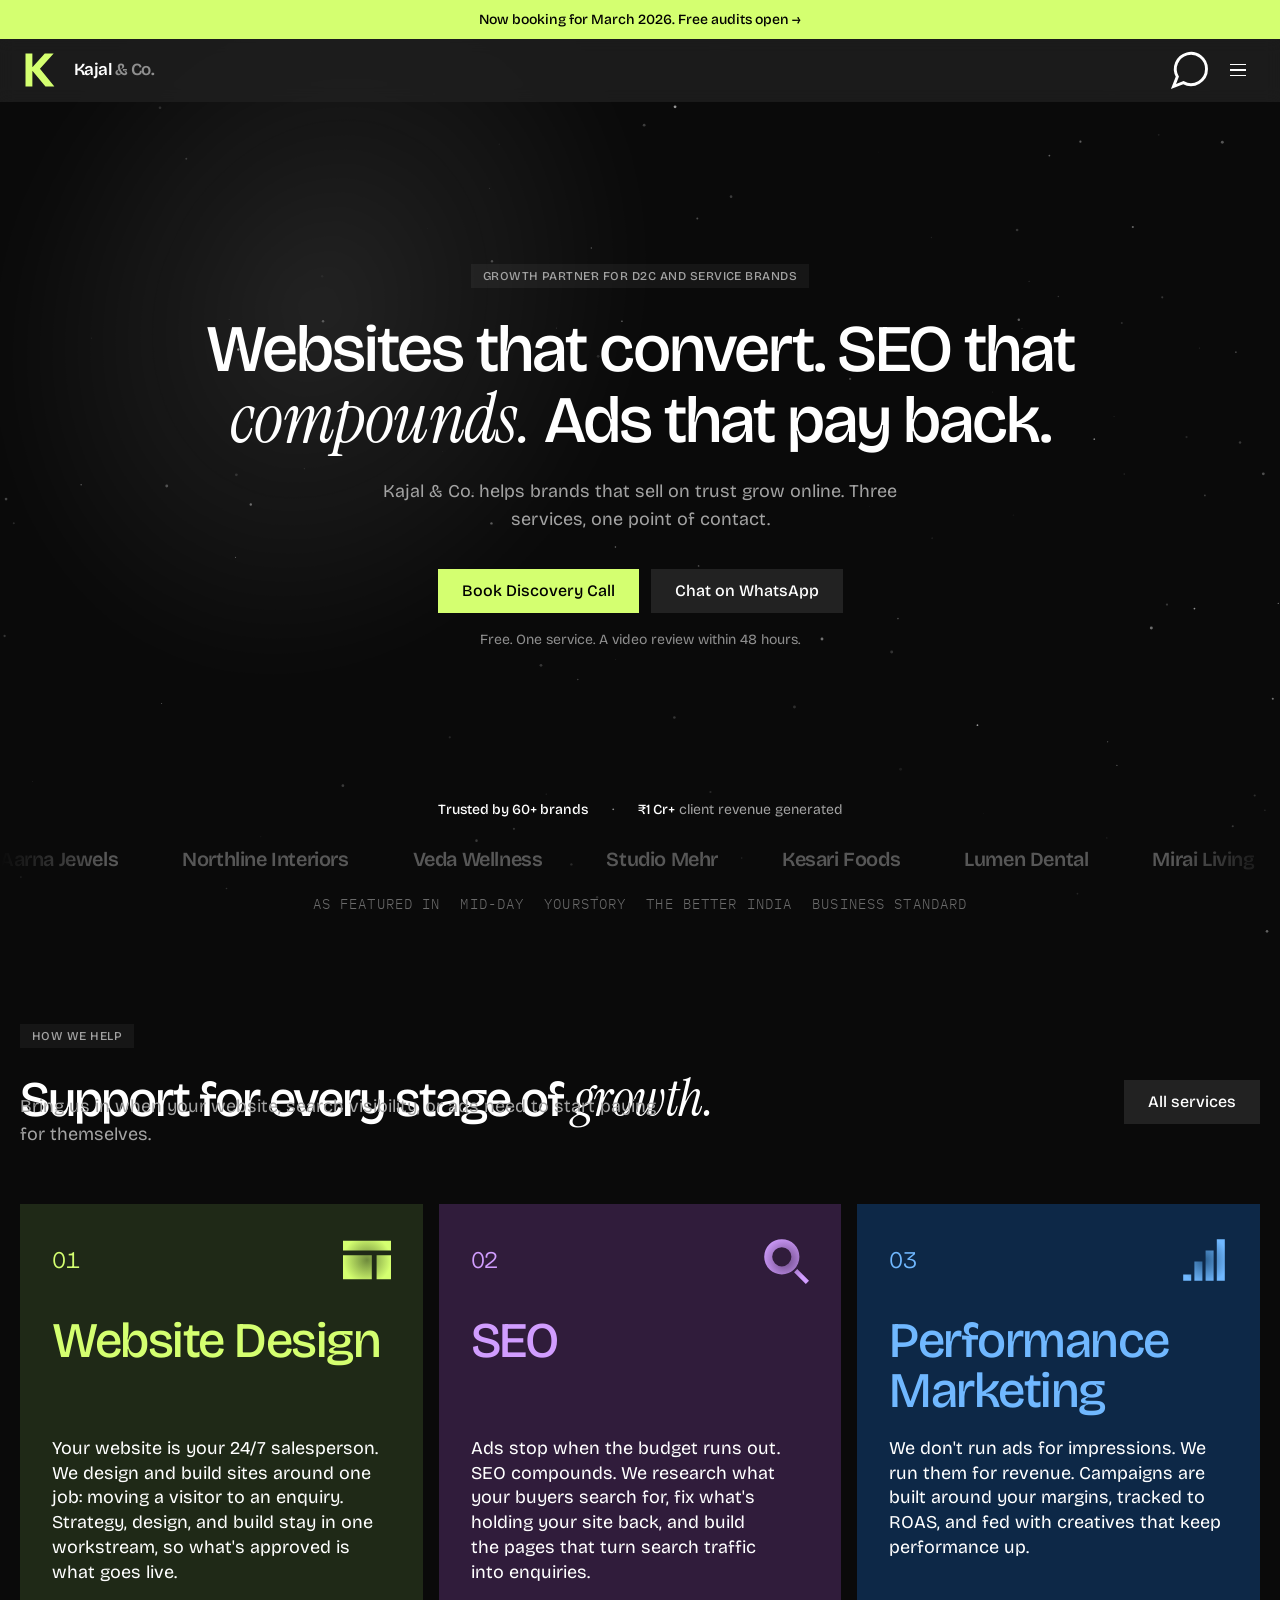
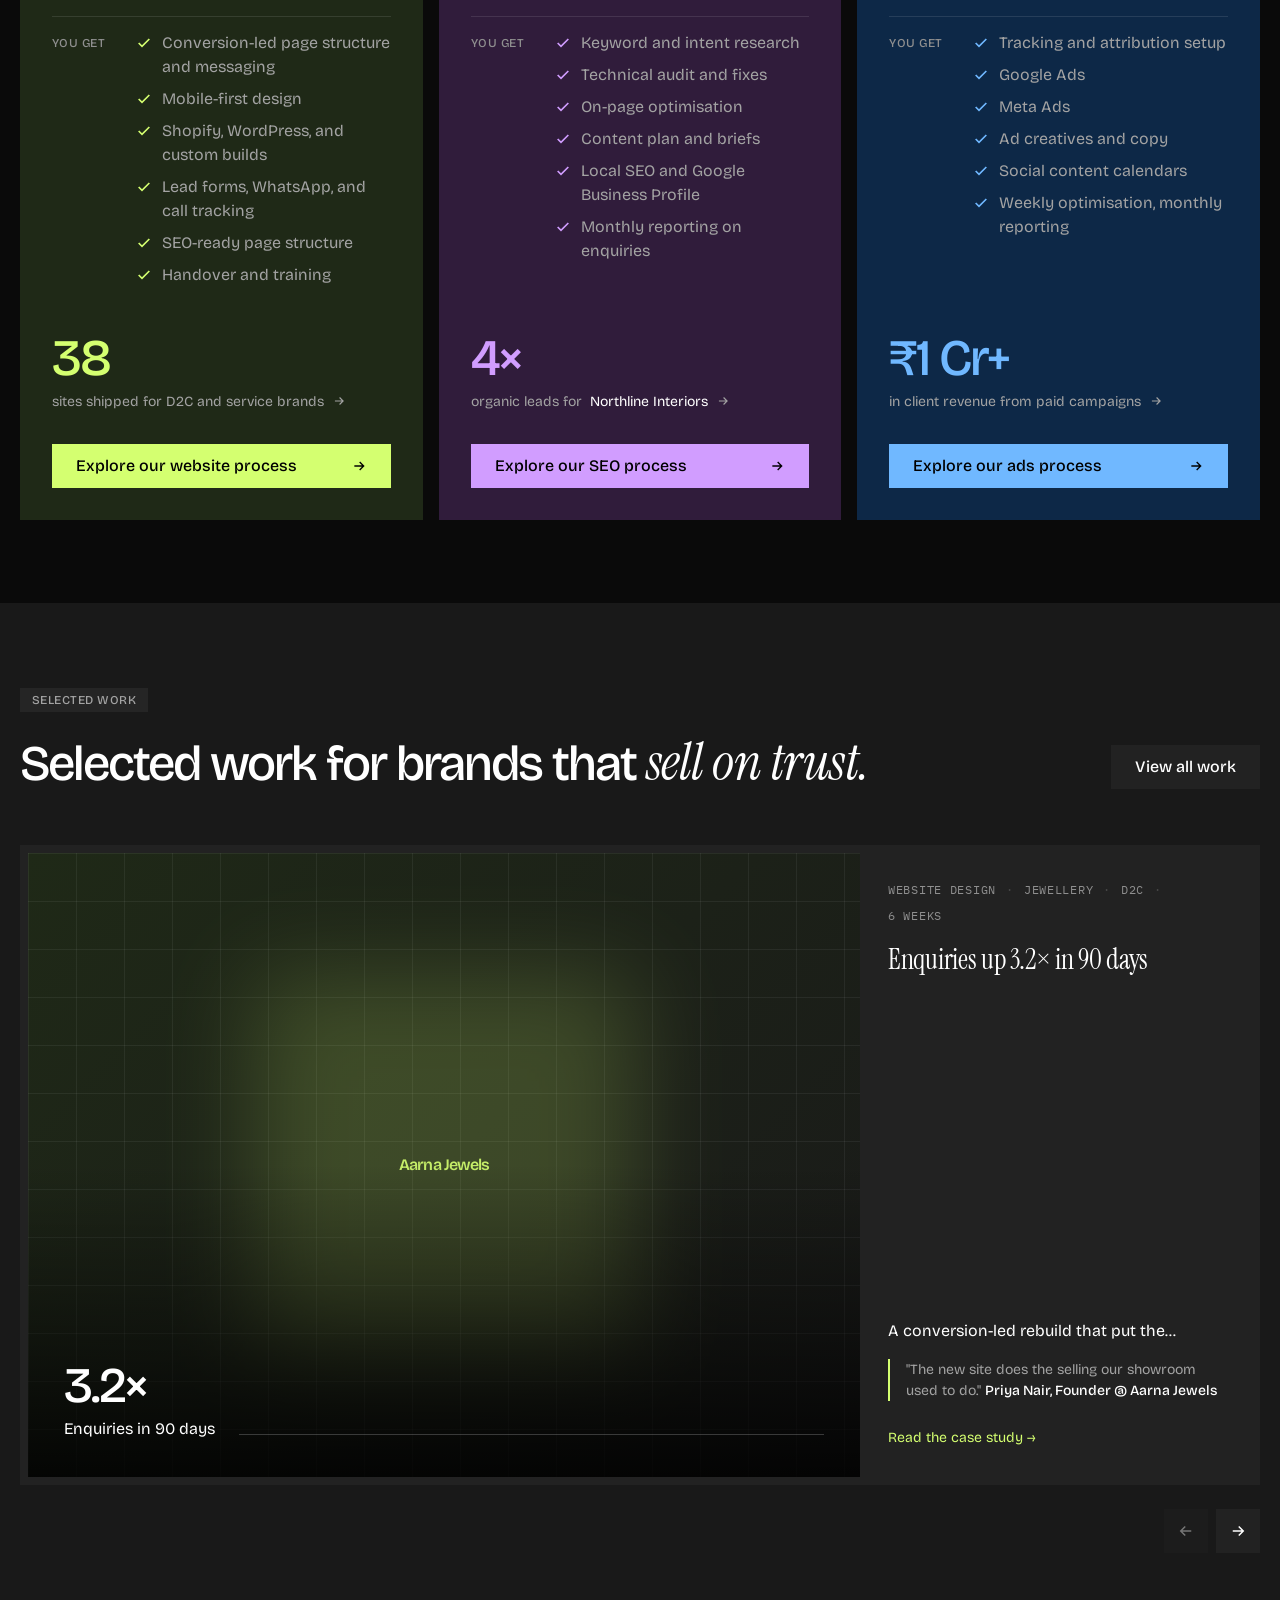
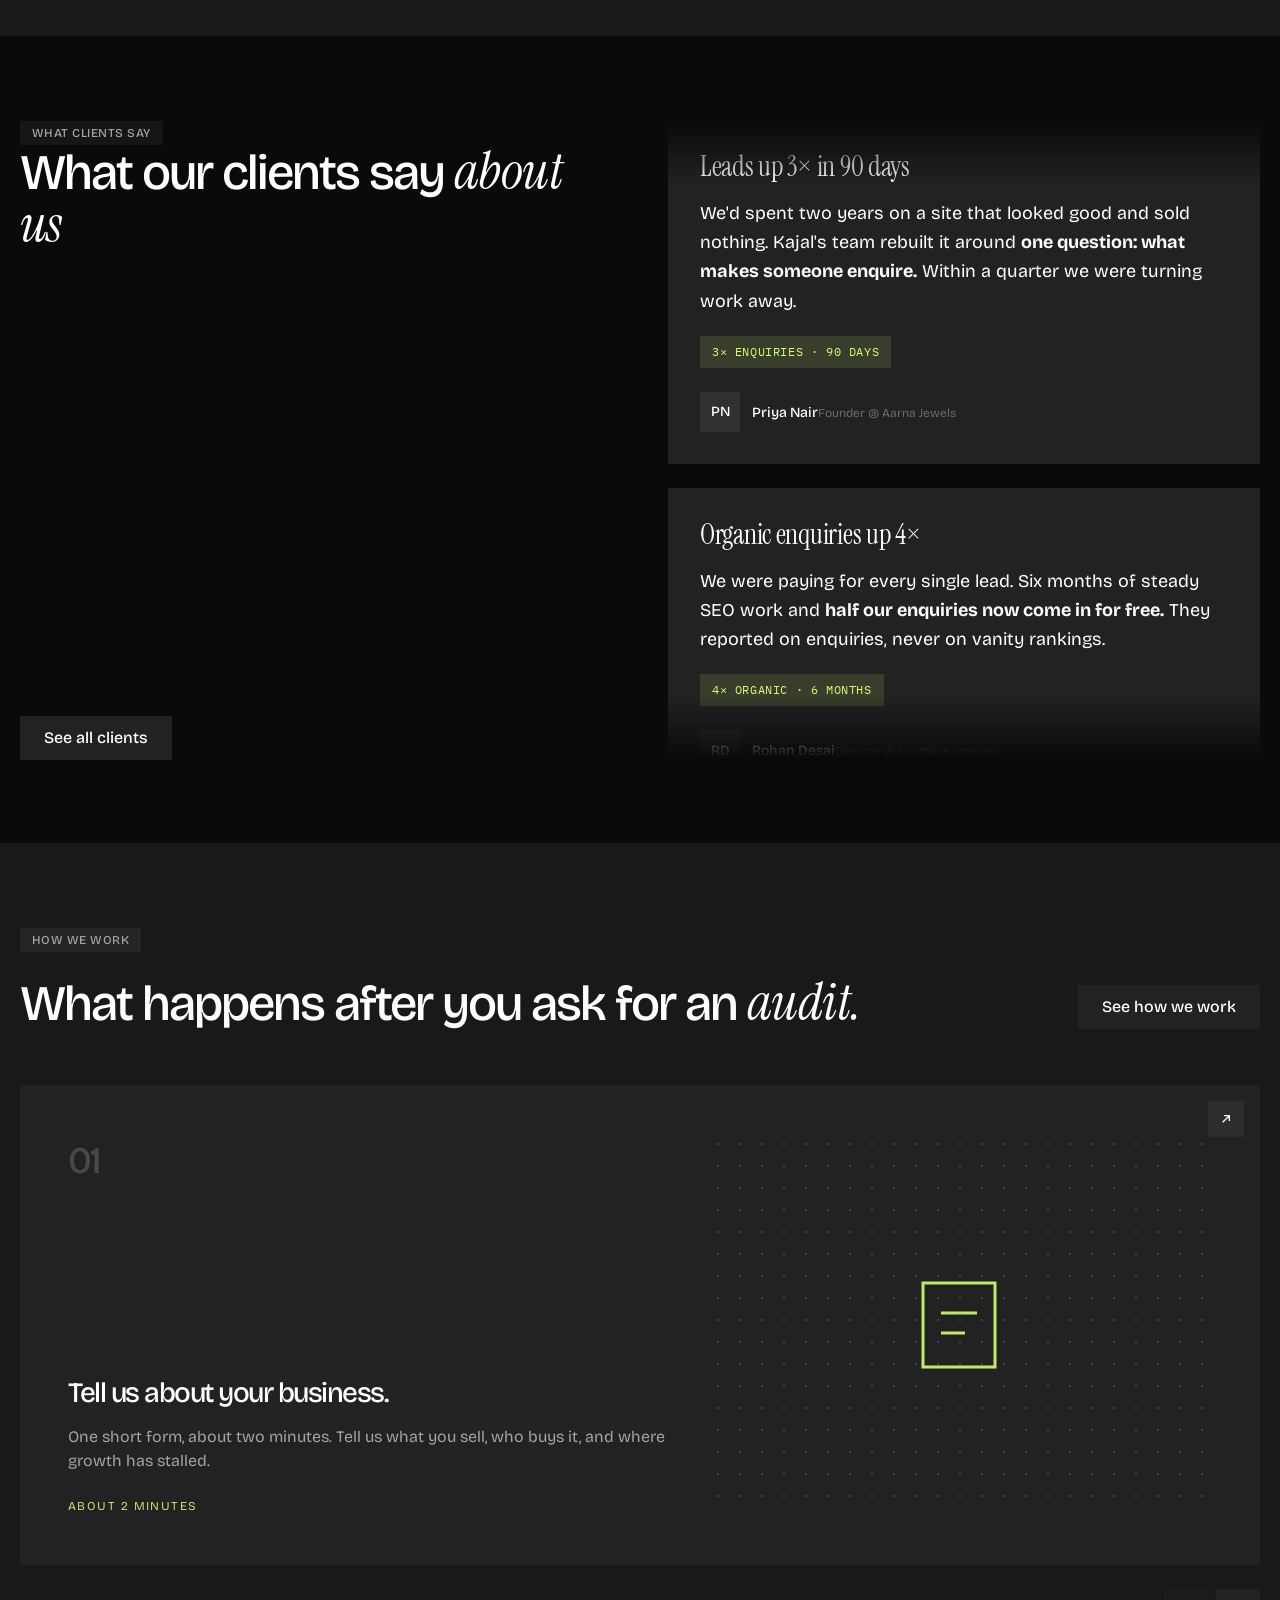
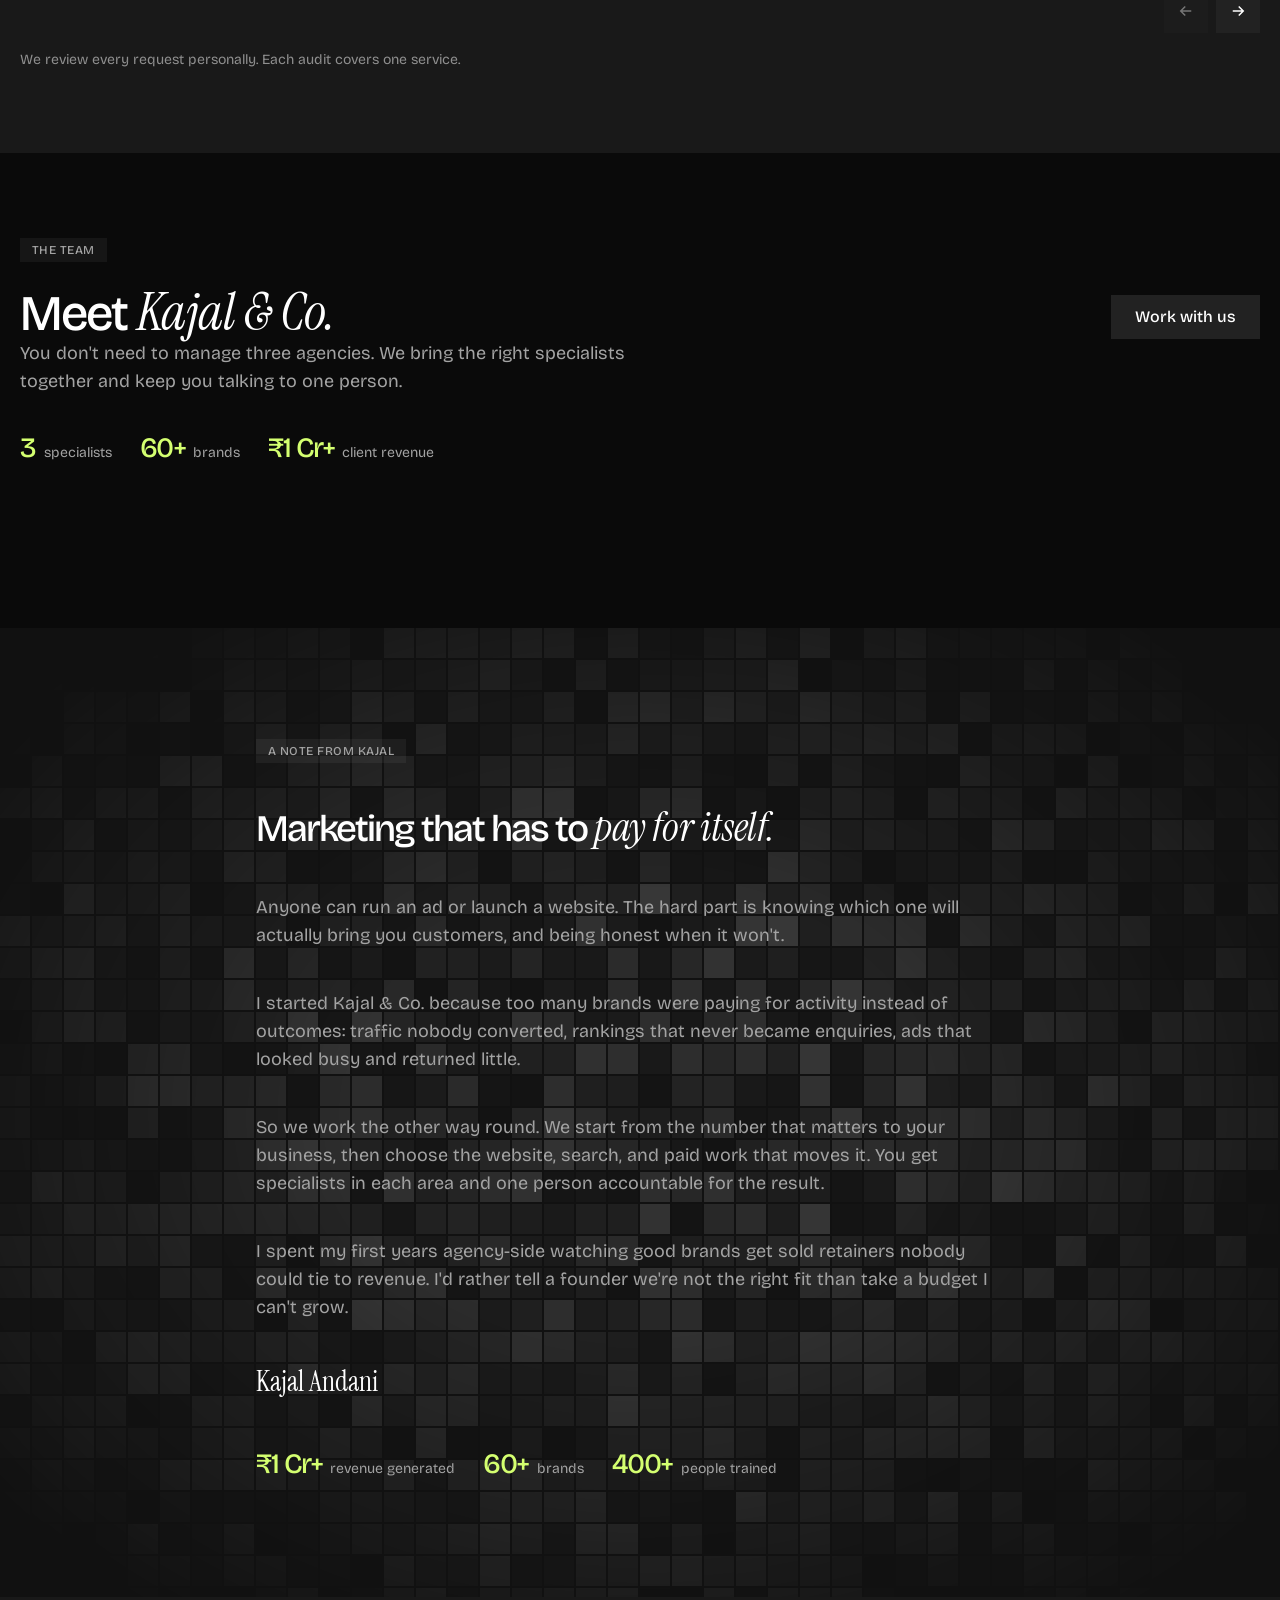
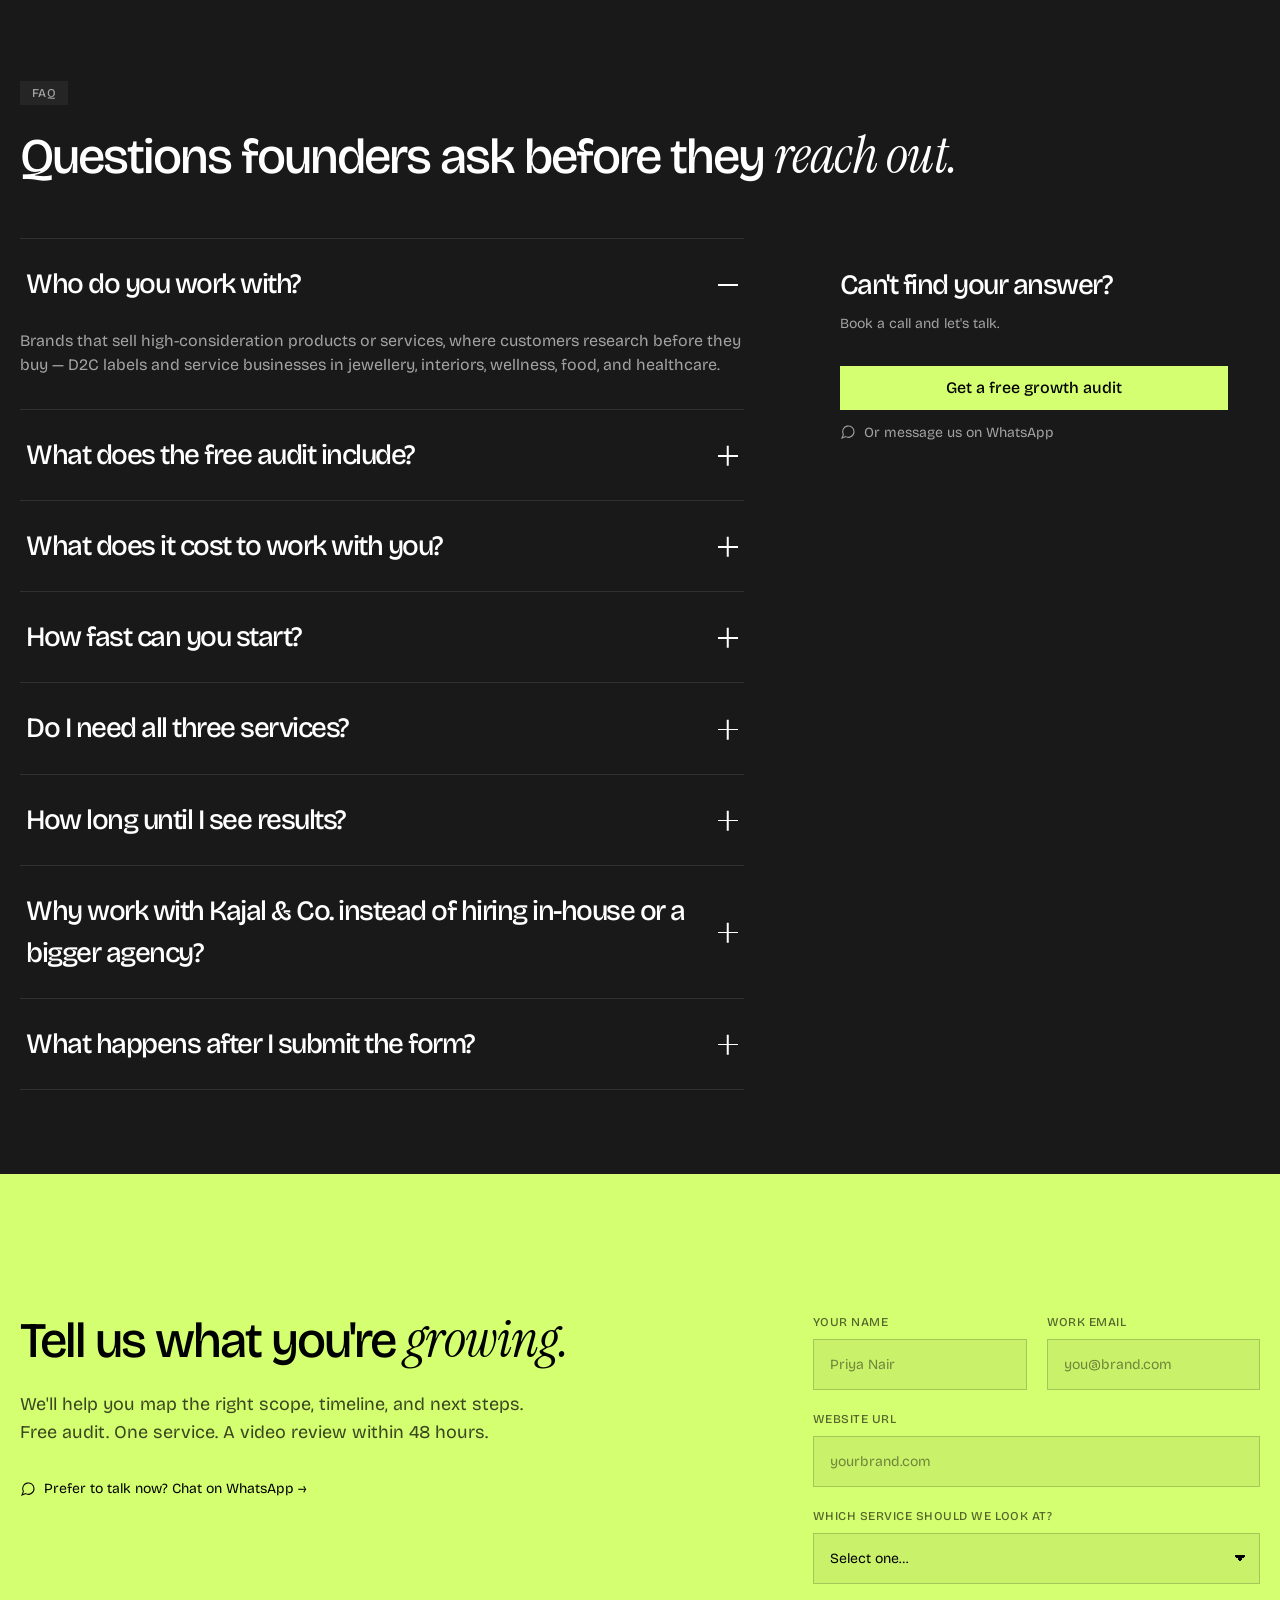
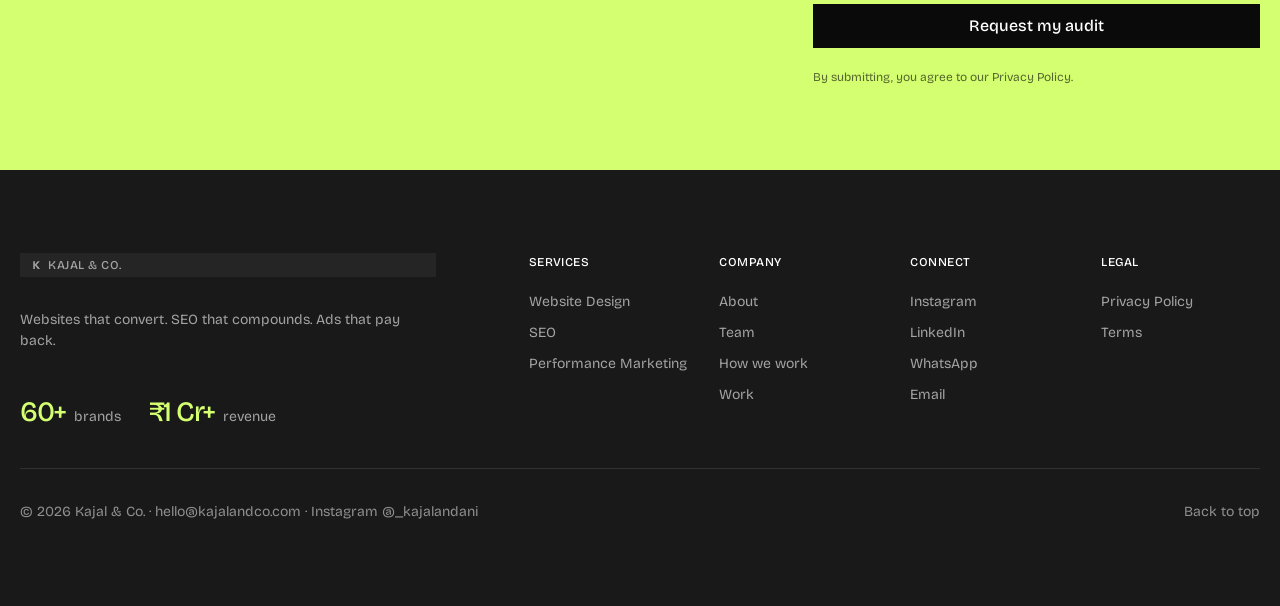
==== index.html @ b3c3d532 "Initial commit: Kajal & Co. website Static marketing site - home, about, services, work, and free-au" ====
<!doctype html>
<html lang="en">
<head>
<meta charset="utf-8">
<meta name="viewport" content="width=device-width, initial-scale=1">
<title>Kajal &amp; Co. | Website Design, SEO &amp; Performance Marketing</title>
<meta name="description" content="Websites that convert, SEO that compounds, and ads that pay back. Book Discovery Call with Kajal &amp; Co.">
<link rel="preconnect" href="https://fonts.googleapis.com">
<link rel="preconnect" href="https://fonts.gstatic.com" crossorigin>
<link rel="stylesheet" href="assets/css/style.css">
</head>
<body class="has-announce">

<div class="announce">
  <a href="contact.html">Now booking for March 2026. Free audits open &rarr;</a>
</div>

<header class="header">
  <div class="header__inner">
    <a href="index.html" class="header__logo" aria-label="Kajal &amp; Co. homepage">
      <svg viewBox="0 0 64 64" fill="none" aria-hidden="true"><path d="M8 8h10v20L36 8h13L29 30l21 26H37L18 33v23H8V8Z" fill="#d4ff70"/></svg>
      <span class="header__logo-text">Kajal <span class="faint">&amp; Co.</span></span>
    </a>
    <div class="header__actions">
      <a href="https://wa.me/910000000000" class="icon-btn" aria-label="Chat on WhatsApp">
        <svg viewBox="0 0 24 24" fill="none" stroke="currentColor" stroke-width="1.6"><path d="M21 11.5a8.5 8.5 0 0 1-12.6 7.4L3 21l2.1-5.4A8.5 8.5 0 1 1 21 11.5Z"/></svg>
      </a>
      <button type="button" class="icon-btn burger" data-nav-toggle aria-expanded="false" aria-controls="offcanvas" aria-label="Open menu">
        <span></span><span></span><span></span>
      </button>
    </div>
  </div>
</header>

<div class="offcanvas" id="offcanvas" aria-hidden="true">
  <div></div>
  <nav class="offcanvas__nav" aria-label="Primary">
    <a href="about.html" class="offcanvas__link" style="--i:0">About</a>
    <a href="services.html" class="offcanvas__link" style="--i:1">Services</a>
    <a href="portfolio.html" class="offcanvas__link" style="--i:2">Work</a>
    <a href="contact.html" class="offcanvas__link" style="--i:3">Free audit</a>
  </nav>
  <div class="container">
    <div class="offcanvas__foot">
      <span class="faint small">Websites that convert. SEO that compounds. Ads that pay back.</span>
      <div class="offcanvas__social muted small">
        <a href="#">Instagram</a><a href="#">LinkedIn</a><a href="https://wa.me/910000000000">WhatsApp</a>
      </div>
    </div>
  </div>
</div>

<main>

  <!-- ============ 1. HERO ============ -->
  <section class="hero">
    <div class="hero__bg" aria-hidden="true"><div class="hero__beam"></div><canvas class="hero__canvas"></canvas></div>

    <div class="hero__inner">
      <span class="badge reveal">Growth partner for D2C and service brands</span>

      <h1 class="h0 reveal" data-delay="80">Websites that convert. SEO that <span class="em">compounds.</span> Ads that pay back.</h1>

      <p class="lead hero__lead reveal" data-delay="160">
        Kajal &amp; Co. helps brands that sell on trust grow online. Three services, one point of contact.
      </p>

      <div class="btn-row reveal" data-delay="240">
        <a href="contact.html" class="btn btn--primary">Book Discovery Call</a>
        <a href="https://wa.me/910000000000" class="btn btn--ghost">Chat on WhatsApp</a>
      </div>
      <p class="microcopy reveal" data-delay="280">Free. One service. A video review within 48 hours.</p>
    </div>

    <div class="hero__trusted">
      <div class="container">
        <div class="trustline">
          <span><b>Trusted by 60+ brands</b></span>
          <span aria-hidden="true" class="faint">&middot;</span>
          <span><b>&#8377;1 Cr+</b> client revenue generated</span>
        </div>
      </div>
      <div class="marquee" style="--speed:52s">
        <div class="marquee__track"><div class="marquee__group">
          <span class="logo-item">Aarna Jewels</span><span class="logo-item">Northline Interiors</span>
          <span class="logo-item">Veda Wellness</span><span class="logo-item">Studio Mehr</span>
          <span class="logo-item">Kesari Foods</span><span class="logo-item">Lumen Dental</span>
          <span class="logo-item">Mirai Living</span><span class="logo-item">Saanjh Textiles</span>
          <span class="logo-item">Orbit Fitness</span><span class="logo-item">Paloma Skincare</span>
        </div></div>
      </div>
      <div class="container" style="margin-top:20px">
        <p class="presslist">
          <span>As featured in</span><span>Mid-Day</span><span>YourStory</span>
          <span>The Better India</span><span>Business Standard</span>
        </p>
      </div>
    </div>
  </section>

  <!-- ============ 2. SERVICE STACK ============ -->
  <section id="services">
    <div class="container section">
      <div class="sect-head">
        <div>
          <span class="badge reveal">How we help</span>
          <h2 class="h1 reveal" data-delay="60">Support for every stage of <span class="em">growth.</span></h2>
        </div>
        <a href="services.html" class="btn btn--ghost reveal" data-delay="120">All services</a>
      </div>
      <p class="lead reveal" data-delay="140" style="max-width:640px;margin-top:-32px;margin-bottom:8px">
        Bring us in when your website, search visibility, or ads need to start paying for themselves.
      </p>

      <div class="tracks">

        <!-- 01 Website Design -->
        <article class="track reveal" style="--card-bg:var(--brand-3);--card-accent:var(--lime)">
          <div class="track__top">
            <span class="track__num">01</span>
            <svg class="track__mark" viewBox="0 0 180 180" fill="none" aria-hidden="true">
              <defs><radialGradient id="g1" cx="0" cy="0" r="1" gradientUnits="userSpaceOnUse" gradientTransform="translate(90 90) rotate(-30) scale(90)"><stop stop-color="#6E8A3C"/><stop offset="1" stop-color="#D4FF70"/></radialGradient></defs>
              <path d="M0 18h180v36H0V18Zm0 54h108v90H0V72Zm126 0h54v90h-54V72Z" fill="url(#g1)"/>
            </svg>
          </div>
          <h3 class="track__title">Website Design</h3>
          <p class="track__desc">Your website is your 24/7 salesperson. We design and build sites around one job: moving a visitor to an enquiry. Strategy, design, and build stay in one workstream, so what's approved is what goes live.</p>
          <dl class="spec">
            <div><dt>You get</dt><dd><ul>
              <li><svg viewBox="0 0 24 24" fill="none" stroke="currentColor" stroke-width="2.5"><path d="M20 6 9 17l-5-5"/></svg>Conversion-led page structure and messaging</li>
              <li><svg viewBox="0 0 24 24" fill="none" stroke="currentColor" stroke-width="2.5"><path d="M20 6 9 17l-5-5"/></svg>Mobile-first design</li>
              <li><svg viewBox="0 0 24 24" fill="none" stroke="currentColor" stroke-width="2.5"><path d="M20 6 9 17l-5-5"/></svg>Shopify, WordPress, and custom builds</li>
              <li><svg viewBox="0 0 24 24" fill="none" stroke="currentColor" stroke-width="2.5"><path d="M20 6 9 17l-5-5"/></svg>Lead forms, WhatsApp, and call tracking</li>
              <li><svg viewBox="0 0 24 24" fill="none" stroke="currentColor" stroke-width="2.5"><path d="M20 6 9 17l-5-5"/></svg>SEO-ready page structure</li>
              <li><svg viewBox="0 0 24 24" fill="none" stroke="currentColor" stroke-width="2.5"><path d="M20 6 9 17l-5-5"/></svg>Handover and training</li>
            </ul></dd></div>
          </dl>
          <a href="portfolio.html" class="proof">
            <span class="proof__num">38</span>
            <span class="proof__cap">sites shipped for D2C and service brands<svg viewBox="0 0 24 24" fill="none" stroke="currentColor" stroke-width="2"><path d="M5 12h14M13 6l6 6-6 6"/></svg></span>
          </a>
          <div class="track__cta">
            <a href="services.html#website-design" class="btn btn--accent btn--block" style="--accent:var(--lime)">Explore our website process<svg viewBox="0 0 24 24" fill="none" stroke="currentColor" stroke-width="2"><path d="M5 12h14M13 6l6 6-6 6"/></svg></a>
          </div>
        </article>

        <!-- 02 SEO -->
        <article class="track reveal" data-delay="80" style="--card-bg:var(--purple-3);--card-accent:var(--purple-11)">
          <div class="track__top">
            <span class="track__num">02</span>
            <svg class="track__mark" viewBox="0 0 180 180" fill="none" aria-hidden="true">
              <defs><radialGradient id="g2" cx="0" cy="0" r="1" gradientUnits="userSpaceOnUse" gradientTransform="translate(90 90) rotate(-30) scale(90)"><stop stop-color="#6D4A86"/><stop offset="1" stop-color="#D19DFF"/></radialGradient></defs>
              <path d="M78 12a66 66 0 1 1 0 132 66 66 0 0 1 0-132Zm0 30a36 36 0 1 0 0 72 36 36 0 0 0 0-72Zm46 94 12-12 44 44-12 12-44-44Z" fill="url(#g2)"/>
            </svg>
          </div>
          <h3 class="track__title">SEO</h3>
          <p class="track__desc">Ads stop when the budget runs out. SEO compounds. We research what your buyers search for, fix what's holding your site back, and build the pages that turn search traffic into enquiries.</p>
          <dl class="spec">
            <div><dt>You get</dt><dd><ul>
              <li><svg viewBox="0 0 24 24" fill="none" stroke="currentColor" stroke-width="2.5"><path d="M20 6 9 17l-5-5"/></svg>Keyword and intent research</li>
              <li><svg viewBox="0 0 24 24" fill="none" stroke="currentColor" stroke-width="2.5"><path d="M20 6 9 17l-5-5"/></svg>Technical audit and fixes</li>
              <li><svg viewBox="0 0 24 24" fill="none" stroke="currentColor" stroke-width="2.5"><path d="M20 6 9 17l-5-5"/></svg>On-page optimisation</li>
              <li><svg viewBox="0 0 24 24" fill="none" stroke="currentColor" stroke-width="2.5"><path d="M20 6 9 17l-5-5"/></svg>Content plan and briefs</li>
              <li><svg viewBox="0 0 24 24" fill="none" stroke="currentColor" stroke-width="2.5"><path d="M20 6 9 17l-5-5"/></svg>Local SEO and Google Business Profile</li>
              <li><svg viewBox="0 0 24 24" fill="none" stroke="currentColor" stroke-width="2.5"><path d="M20 6 9 17l-5-5"/></svg>Monthly reporting on enquiries</li>
            </ul></dd></div>
          </dl>
          <a href="portfolio.html" class="proof">
            <span class="proof__num">4&times;</span>
            <span class="proof__cap">organic leads for <b>Northline Interiors</b><svg viewBox="0 0 24 24" fill="none" stroke="currentColor" stroke-width="2"><path d="M5 12h14M13 6l6 6-6 6"/></svg></span>
          </a>
          <div class="track__cta">
            <a href="services.html#seo" class="btn btn--accent btn--block" style="--accent:var(--purple-11)">Explore our SEO process<svg viewBox="0 0 24 24" fill="none" stroke="currentColor" stroke-width="2"><path d="M5 12h14M13 6l6 6-6 6"/></svg></a>
          </div>
        </article>

        <!-- 03 Performance Marketing -->
        <article class="track reveal" data-delay="160" style="--card-bg:var(--blue-3);--card-accent:var(--blue-11)">
          <div class="track__top">
            <span class="track__num">03</span>
            <svg class="track__mark" viewBox="0 0 180 180" fill="none" aria-hidden="true">
              <defs><radialGradient id="g3" cx="0" cy="0" r="1" gradientUnits="userSpaceOnUse" gradientTransform="translate(90 90) rotate(-30) scale(90)"><stop stop-color="#2B5F8F"/><stop offset="1" stop-color="#70B8FF"/></radialGradient></defs>
              <path d="M12 144h30v24H12v-24Zm42-48h30v72H54V96Zm42-42h30v114H96V54Zm42-42h30v156h-30V12Z" fill="url(#g3)"/>
            </svg>
          </div>
          <h3 class="track__title">Performance Marketing</h3>
          <p class="track__desc">We don't run ads for impressions. We run them for revenue. Campaigns are built around your margins, tracked to ROAS, and fed with creatives that keep performance up.</p>
          <dl class="spec">
            <div><dt>You get</dt><dd><ul>
              <li><svg viewBox="0 0 24 24" fill="none" stroke="currentColor" stroke-width="2.5"><path d="M20 6 9 17l-5-5"/></svg>Tracking and attribution setup</li>
              <li><svg viewBox="0 0 24 24" fill="none" stroke="currentColor" stroke-width="2.5"><path d="M20 6 9 17l-5-5"/></svg>Google Ads</li>
              <li><svg viewBox="0 0 24 24" fill="none" stroke="currentColor" stroke-width="2.5"><path d="M20 6 9 17l-5-5"/></svg>Meta Ads</li>
              <li><svg viewBox="0 0 24 24" fill="none" stroke="currentColor" stroke-width="2.5"><path d="M20 6 9 17l-5-5"/></svg>Ad creatives and copy</li>
              <li><svg viewBox="0 0 24 24" fill="none" stroke="currentColor" stroke-width="2.5"><path d="M20 6 9 17l-5-5"/></svg>Social content calendars</li>
              <li><svg viewBox="0 0 24 24" fill="none" stroke="currentColor" stroke-width="2.5"><path d="M20 6 9 17l-5-5"/></svg>Weekly optimisation, monthly reporting</li>
            </ul></dd></div>
          </dl>
          <a href="portfolio.html" class="proof">
            <span class="proof__num">&#8377;1 Cr+</span>
            <span class="proof__cap">in client revenue from paid campaigns<svg viewBox="0 0 24 24" fill="none" stroke="currentColor" stroke-width="2"><path d="M5 12h14M13 6l6 6-6 6"/></svg></span>
          </a>
          <div class="track__cta">
            <a href="services.html#performance-marketing" class="btn btn--accent btn--block" style="--accent:var(--blue-11)">Explore our ads process<svg viewBox="0 0 24 24" fill="none" stroke="currentColor" stroke-width="2"><path d="M5 12h14M13 6l6 6-6 6"/></svg></a>
          </div>
        </article>

      </div>
    </div>
  </section>

  <!-- ============ 3. SELECTED WORK ============ -->
  <section class="bg-n2">
    <div class="container section" data-slider>
      <div class="sect-head">
        <div>
          <span class="badge reveal">Selected work</span>
          <h2 class="h1 reveal" data-delay="60">Selected work for brands that <span class="em">sell on trust.</span></h2>
        </div>
        <a href="portfolio.html" class="btn btn--ghost reveal" data-delay="120">View all work</a>
      </div>

      <div class="snap-slider reveal" data-delay="140">

        <article class="project" style="--p-accent:var(--lime);--p-tint:var(--brand-3)">
          <a href="portfolio.html" class="project__media">
            <span class="project__art"><span class="project__glyph">Aarna Jewels</span></span>
            <span class="project__scrim"></span>
            <span class="project__overlay">
              <span class="project__metric"><p>3.2&times;</p><p>Enquiries in 90 days</p></span>
              <span class="project__rule"></span>
            </span>
          </a>
          <div class="project__panel">
            <div style="display:flex;flex-direction:column;align-items:flex-start;gap:20px">
              <p class="tagrow"><span>Website Design</span><span>Jewellery</span><span>D2C</span><span>6 weeks</span></p>
              <h3 class="outcome">Enquiries up 3.2&times; in 90 days</h3>
            </div>
            <div>
              <p class="project__desc">A conversion-led rebuild that put the enquiry form on every path a buyer takes.</p>
              <p class="inlinequote">"The new site does the selling our showroom used to do." <b>Priya Nair, Founder @ Aarna Jewels</b></p>
              <p class="mt-6"><a href="portfolio.html" class="wa" style="color:var(--lime)">Read the case study &rarr;</a></p>
            </div>
          </div>
        </article>

        <article class="project" style="--p-accent:var(--purple-11);--p-tint:var(--purple-3)">
          <a href="portfolio.html" class="project__media">
            <span class="project__art"><span class="project__glyph">Northline</span></span>
            <span class="project__scrim"></span>
            <span class="project__overlay">
              <span class="project__metric"><p>4&times;</p><p>Organic enquiries</p></span>
              <span class="project__rule"></span>
            </span>
          </a>
          <div class="project__panel">
            <div style="display:flex;flex-direction:column;align-items:flex-start;gap:20px">
              <p class="tagrow"><span>SEO</span><span>Interior Design</span><span>Service</span><span>6 months</span></p>
              <h3 class="outcome">Organic enquiries up 4&times; in 6 months</h3>
            </div>
            <div>
              <p class="project__desc">Technical fixes plus 18 intent-matched pages took them from invisible to page one.</p>
              <p class="inlinequote">"We stopped buying every lead we get." <b>Rohan Desai, Director @ Northline Interiors</b></p>
              <p class="mt-6"><a href="portfolio.html" class="wa" style="color:var(--purple-11)">Read the case study &rarr;</a></p>
            </div>
          </div>
        </article>

        <article class="project" style="--p-accent:var(--blue-11);--p-tint:var(--blue-3)">
          <a href="portfolio.html" class="project__media">
            <span class="project__art"><span class="project__glyph">Veda Wellness</span></span>
            <span class="project__scrim"></span>
            <span class="project__overlay">
              <span class="project__metric"><p>4.1&times;</p><p>Blended ROAS</p></span>
              <span class="project__rule"></span>
            </span>
          </a>
          <div class="project__panel">
            <div style="display:flex;flex-direction:column;align-items:flex-start;gap:20px">
              <p class="tagrow"><span>Performance Marketing</span><span>Wellness</span><span>D2C</span><span>9 months</span></p>
              <h3 class="outcome">&#8377;42L revenue at 4.1&times; ROAS</h3>
            </div>
            <div>
              <p class="project__desc">Tracking rebuilt first, then Google and Meta scaled against a margin-safe target.</p>
              <p class="inlinequote">"For the first time the numbers actually reconcile." <b>Sneha Kulkarni, Co-Founder @ Veda Wellness</b></p>
              <p class="mt-6"><a href="portfolio.html" class="wa" style="color:var(--blue-11)">Read the case study &rarr;</a></p>
            </div>
          </div>
        </article>

      </div>

      <div class="slider-nav">
        <button type="button" data-slide-prev aria-label="Previous case study"><svg viewBox="0 0 24 24" fill="none" stroke="currentColor" stroke-width="2"><path d="M19 12H5M11 18l-6-6 6-6"/></svg></button>
        <button type="button" data-slide-next aria-label="Next case study"><svg viewBox="0 0 24 24" fill="none" stroke="currentColor" stroke-width="2"><path d="M5 12h14M13 6l6 6-6 6"/></svg></button>
      </div>
    </div>
  </section>

  <!-- ============ 4. TESTIMONIALS ============ -->
  <section>
    <div class="container section">
      <div class="testi-grid">
        <div class="testi-head">
          <div>
            <span class="badge reveal">What clients say</span>
            <h2 class="h1 reveal" data-delay="60">What our clients say <span class="em">about us</span></h2>
          </div>
          <a href="portfolio.html" class="btn btn--ghost reveal" data-delay="120">See all clients</a>
        </div>

        <div class="marquee-y" style="--speed:52s">
          <div class="marquee-y__track"><div class="marquee-y__group">

            <figure class="quote">
              <p class="quote__outcome">Leads up 3&times; in 90 days</p>
              <blockquote>We'd spent two years on a site that looked good and sold nothing. Kajal's team rebuilt it around <b>one question: what makes someone enquire.</b> Within a quarter we were turning work away.</blockquote>
              <span class="result-badge">3&times; enquiries &middot; 90 days</span>
              <figcaption><span class="quote__avatar">PN</span><span><span class="quote__name">Priya Nair</span><span class="quote__role">Founder @ Aarna Jewels</span></span></figcaption>
            </figure>

            <figure class="quote">
              <p class="quote__outcome">Organic enquiries up 4&times;</p>
              <blockquote>We were paying for every single lead. Six months of steady SEO work and <b>half our enquiries now come in for free.</b> They reported on enquiries, never on vanity rankings.</blockquote>
              <span class="result-badge">4&times; organic &middot; 6 months</span>
              <figcaption><span class="quote__avatar">RD</span><span><span class="quote__name">Rohan Desai</span><span class="quote__role">Director @ Northline Interiors</span></span></figcaption>
            </figure>

            <figure class="quote">
              <p class="quote__outcome">&#8377;42L at 4.1&times; ROAS</p>
              <blockquote>They refused to spend a rupee until tracking was right, which was annoying for a week and <b>correct for the next nine months.</b> I finally trust the numbers in my own dashboard.</blockquote>
              <span class="result-badge">4.1&times; ROAS &middot; 9 months</span>
              <figcaption><span class="quote__avatar">SK</span><span><span class="quote__name">Sneha Kulkarni</span><span class="quote__role">Co-Founder @ Veda Wellness</span></span></figcaption>
            </figure>

            <figure class="quote">
              <p class="quote__outcome">Cost per order down 46%</p>
              <blockquote>Same budget, nearly double the orders. The difference was <b>creative that got tested properly</b> instead of being set once and left alone.</blockquote>
              <span class="result-badge">&minus;46% CPO &middot; 12 months</span>
              <figcaption><span class="quote__avatar">AK</span><span><span class="quote__name">Aditya Kamat</span><span class="quote__role">Founder @ Kesari Foods</span></span></figcaption>
            </figure>

          </div></div>
        </div>
      </div>
    </div>
  </section>

  <!-- ============ 5. HOW WE WORK ============ -->
  <section class="bg-n2">
    <div class="container section" data-slider>
      <div class="sect-head">
        <div>
          <span class="badge reveal">How we work</span>
          <h2 class="h1 reveal" data-delay="60">What happens after you ask for an <span class="em">audit.</span></h2>
        </div>
        <a href="about.html#process" class="btn btn--ghost reveal" data-delay="120">See how we work</a>
      </div>

      <div class="snap-slider reveal">
        <article class="process-card" style="background:var(--n3)">
          <span class="process-card__corner" aria-hidden="true"><svg viewBox="0 0 24 24" fill="none" stroke="currentColor" stroke-width="2"><path d="M7 17 17 7M9 7h8v8"/></svg></span>
          <div class="process-card__grid">
            <div class="process-card__main">
              <p class="process-card__num">01</p>
              <div>
                <h3 class="process-card__title">Tell us about your business.</h3>
                <p class="process-card__desc">One short form, about two minutes. Tell us what you sell, who buys it, and where growth has stalled.</p>
                <span class="process-card__time">About 2 minutes</span>
              </div>
            </div>
            <div class="dot-grid" aria-hidden="true"><svg viewBox="0 0 120 120" fill="none" stroke="var(--lime)" stroke-width="3"><path d="M24 18h72v84H24z"/><path d="M42 48h36M42 68h24"/></svg></div>
          </div>
        </article>

        <article class="process-card" style="background:var(--n3)">
          <span class="process-card__corner" aria-hidden="true"><svg viewBox="0 0 24 24" fill="none" stroke="currentColor" stroke-width="2"><path d="M7 17 17 7M9 7h8v8"/></svg></span>
          <div class="process-card__grid">
            <div class="process-card__main">
              <p class="process-card__num">02</p>
              <div>
                <h3 class="process-card__title">Get a video review.</h3>
                <p class="process-card__desc">Within 48 hours we send a recorded walkthrough of what we'd fix first &mdash; not a generic PDF.</p>
                <span class="process-card__time">Within 48 hours</span>
              </div>
            </div>
            <div class="dot-grid" aria-hidden="true"><svg viewBox="0 0 120 120" fill="none" stroke="var(--purple-11)" stroke-width="3"><rect x="14" y="26" width="92" height="68"/><path d="m52 46 24 14-24 14V46Z"/></svg></div>
          </div>
        </article>

        <article class="process-card" style="background:var(--n3)">
          <span class="process-card__corner" aria-hidden="true"><svg viewBox="0 0 24 24" fill="none" stroke="currentColor" stroke-width="2"><path d="M7 17 17 7M9 7h8v8"/></svg></span>
          <div class="process-card__grid">
            <div class="process-card__main">
              <p class="process-card__num">03</p>
              <div>
                <h3 class="process-card__title">Agree a plan.</h3>
                <p class="process-card__desc">If it's a fit, we scope the work, the timeline, and the numbers we'll be measured on.</p>
                <span class="process-card__time">1 &ndash; 2 weeks</span>
              </div>
            </div>
            <div class="dot-grid" aria-hidden="true"><svg viewBox="0 0 120 120" fill="none" stroke="var(--blue-11)" stroke-width="3"><path d="M20 94V40M50 94V20M80 94V58M104 94H12"/></svg></div>
          </div>
        </article>

        <article class="process-card" style="background:var(--n3)">
          <span class="process-card__corner" aria-hidden="true"><svg viewBox="0 0 24 24" fill="none" stroke="currentColor" stroke-width="2"><path d="M7 17 17 7M9 7h8v8"/></svg></span>
          <div class="process-card__grid">
            <div class="process-card__main">
              <p class="process-card__num">04</p>
              <div>
                <h3 class="process-card__title">We build and run it.</h3>
                <p class="process-card__desc">One point of contact, regular reporting, no surprises. Weekly updates while a project is active.</p>
                <span class="process-card__time">Ongoing</span>
              </div>
            </div>
            <div class="dot-grid" aria-hidden="true"><svg viewBox="0 0 120 120" fill="none" stroke="var(--amber-11)" stroke-width="3"><path d="M60 14c20 16 28 36 28 52a28 28 0 0 1-56 0c0-16 8-36 28-52Z"/><path d="M48 102h24"/></svg></div>
          </div>
        </article>
      </div>

      <div class="slider-nav">
        <button type="button" data-slide-prev aria-label="Previous step"><svg viewBox="0 0 24 24" fill="none" stroke="currentColor" stroke-width="2"><path d="M19 12H5M11 18l-6-6 6-6"/></svg></button>
        <button type="button" data-slide-next aria-label="Next step"><svg viewBox="0 0 24 24" fill="none" stroke="currentColor" stroke-width="2"><path d="M5 12h14M13 6l6 6-6 6"/></svg></button>
      </div>

      <p class="microcopy reveal">We review every request personally. Each audit covers one service.</p>
    </div>
  </section>

  <!-- ============ 6. MEET KAJAL & CO. ============ -->
  <section>
    <div class="container section">
      <div class="sect-head">
        <div>
          <span class="badge reveal">The team</span>
          <h2 class="h1 reveal" data-delay="60">Meet <span class="em">Kajal &amp; Co.</span></h2>
        </div>
        <a href="contact.html" class="btn btn--ghost reveal" data-delay="120">Work with us</a>
      </div>

      <p class="lead reveal" style="max-width:640px">
        You don't need to manage three agencies. We bring the right specialists together and keep you talking to one person.
      </p>

      <div class="statstrip reveal" data-delay="80">
        <div><b>3</b><span>specialists</span></div>
        <div><b>60+</b><span>brands</span></div>
        <div><b>&#8377;1 Cr+</b><span>client revenue</span></div>
      </div>

      <div class="teamstrip reveal" data-delay="120">
        <div><b>Kajal Andani</b><span>Performance Marketing &middot; your point of contact</span></div>
        <div><b>Harsh Parekh</b><span>SEO</span></div>
        <div><b>Aman Bhondekar</b><span>Website Design</span></div>
      </div>
    </div>
  </section>

  <!-- ============ 7. FOUNDER NOTE ============ -->
  <section class="statement bg-n1">
    <div class="statement__grid" aria-hidden="true"></div>
    <div class="container section-lg">
      <div class="statement__inner">
        <span class="badge reveal">A note from Kajal</span>
        <h2 class="h2 leading-tight reveal" data-delay="60">Marketing that has to <span class="em">pay for itself.</span></h2>

        <p class="lead reveal" data-delay="100">
          Anyone can run an ad or launch a website. The hard part is knowing which one will actually
          bring you customers, and being honest when it won't.
        </p>
        <p class="lead reveal" data-delay="140">
          I started Kajal &amp; Co. because too many brands were paying for activity instead of outcomes:
          traffic nobody converted, rankings that never became enquiries, ads that looked busy and returned little.
        </p>
        <p class="lead reveal" data-delay="180">
          So we work the other way round. We start from the number that matters to your business, then
          choose the website, search, and paid work that moves it. You get specialists in each area and
          one person accountable for the result.
        </p>
        <p class="lead reveal" data-delay="220">
          I spent my first years agency-side watching good brands get sold retainers nobody could tie to
          revenue. I'd rather tell a founder we're not the right fit than take a budget I can't grow.
        </p>

        <p class="reveal" data-delay="260" style="font-family:var(--serif);font-size:var(--fs-h3);color:var(--ink)">Kajal Andani</p>

        <div class="statstrip reveal" data-delay="300" style="margin-top:0">
          <div><b>&#8377;1 Cr+</b><span>revenue generated</span></div>
          <div><b>60+</b><span>brands</span></div>
          <div><b>400+</b><span>people trained</span></div>
        </div>
      </div>
    </div>
  </section>

  <!-- ============ 8. FAQ ============ -->
  <section class="bg-n2">
    <div class="container section">
      <div class="sect-head">
        <div>
          <span class="badge reveal">FAQ</span>
          <h2 class="h1 reveal" data-delay="60">Questions founders ask before they <span class="em">reach out.</span></h2>
        </div>
      </div>

      <div class="faq-grid">
        <div data-accordion class="reveal">
          <div class="faq is-open" data-acc-item>
            <button type="button" class="faq__head" data-acc-head aria-expanded="true">Who do you work with?<span class="sign"></span></button>
            <div class="faq__panel" data-acc-panel><div><p>Brands that sell high-consideration products or services, where customers research before they buy &mdash; D2C labels and service businesses in jewellery, interiors, wellness, food, and healthcare.</p></div></div>
          </div>
          <div class="faq" data-acc-item>
            <button type="button" class="faq__head" data-acc-head aria-expanded="false">What does the free audit include?<span class="sign"></span></button>
            <div class="faq__panel" data-acc-panel><div><p>A recorded walkthrough of your website, search presence, or ad account (you choose one) and the first three things we'd change.</p></div></div>
          </div>
          <div class="faq" data-acc-item>
            <button type="button" class="faq__head" data-acc-head aria-expanded="false">What does it cost to work with you?<span class="sign"></span></button>
            <div class="faq__panel" data-acc-panel><div><p>Websites start from &#8377;1,20,000. SEO and performance marketing run as monthly retainers from &#8377;40,000, with ad spend paid separately to the platforms. The audit tells you which setup fits before you commit.</p></div></div>
          </div>
          <div class="faq" data-acc-item>
            <button type="button" class="faq__head" data-acc-head aria-expanded="false">How fast can you start?<span class="sign"></span></button>
            <div class="faq__panel" data-acc-panel><div><p>Usually within 1&ndash;2 weeks of agreeing scope.</p></div></div>
          </div>
          <div class="faq" data-acc-item>
            <button type="button" class="faq__head" data-acc-head aria-expanded="false">Do I need all three services?<span class="sign"></span></button>
            <div class="faq__panel" data-acc-panel><div><p>No. Most clients start with one and add others when it makes sense.</p></div></div>
          </div>
          <div class="faq" data-acc-item>
            <button type="button" class="faq__head" data-acc-head aria-expanded="false">How long until I see results?<span class="sign"></span></button>
            <div class="faq__panel" data-acc-panel><div><p>Ads can show signal within weeks. SEO typically compounds over 3&ndash;6 months. A new website goes live in 4&ndash;8 weeks depending on size.</p></div></div>
          </div>
          <div class="faq" data-acc-item>
            <button type="button" class="faq__head" data-acc-head aria-expanded="false">Why work with Kajal &amp; Co. instead of hiring in-house or a bigger agency?<span class="sign"></span></button>
            <div class="faq__panel" data-acc-panel><div><p>Hiring in-house takes time and budget, and one person rarely covers design, search, and paid well. Large agencies often pass you between account managers. With us you get specialists in all three, with one person accountable for the result.</p></div></div>
          </div>
          <div class="faq" data-acc-item>
            <button type="button" class="faq__head" data-acc-head aria-expanded="false">What happens after I submit the form?<span class="sign"></span></button>
            <div class="faq__panel" data-acc-panel><div><p>We review it, and if it's a fit you'll get a video review within 48 hours. If it isn't, we'll say so and, where we can, point you to what to do instead.</p></div></div>
          </div>
        </div>

        <aside class="faq-aside reveal" data-delay="80">
          <h3>Can't find your answer?</h3>
          <p>Book a call and let's talk.</p>
          <a href="contact.html" class="btn btn--primary mt-8" style="width:100%">Get a free growth audit</a>
          <p class="mt-6"><a href="https://wa.me/910000000000" class="wa">
            <svg viewBox="0 0 24 24" fill="none" stroke="currentColor" stroke-width="1.6"><path d="M21 11.5a8.5 8.5 0 0 1-12.6 7.4L3 21l2.1-5.4A8.5 8.5 0 1 1 21 11.5Z"/></svg>
            Or message us on WhatsApp</a></p>
        </aside>
      </div>
    </div>
  </section>

  <!-- ============ 9. FINAL CTA — solid lime ============ -->
  <section class="lime-band" id="start">
    <div class="container section">
      <div style="display:grid;gap:48px" class="audit-grid">
        <div>
          <h2 class="h1 reveal">Tell us what you're <span class="em">growing.</span></h2>
          <p class="lead reveal" data-delay="60" style="color:rgba(0,0,0,.72);margin-top:24px;max-width:520px">
            We'll help you map the right scope, timeline, and next steps. Free audit. One service.
            A video review within 48 hours.
          </p>
          <p class="mt-8 reveal" data-delay="100">
            <a href="https://wa.me/910000000000" class="wa" style="color:#000">
              <svg viewBox="0 0 24 24" fill="none" stroke="currentColor" stroke-width="1.6"><path d="M21 11.5a8.5 8.5 0 0 1-12.6 7.4L3 21l2.1-5.4A8.5 8.5 0 1 1 21 11.5Z"/></svg>
              Prefer to talk now? Chat on WhatsApp &rarr;</a>
          </p>
        </div>

        <form class="form reveal" data-delay="120" data-demo-form novalidate>
          <div class="form__row form__row--2">
            <div class="field"><label for="h-name">Your name</label><input class="input" id="h-name" type="text" placeholder="Priya Nair" required></div>
            <div class="field"><label for="h-email">Work email</label><input class="input" id="h-email" type="email" placeholder="you@brand.com" required></div>
          </div>
          <div class="field"><label for="h-url">Website URL</label><input class="input" id="h-url" type="url" placeholder="yourbrand.com"></div>
          <div class="field">
            <label for="h-svc">Which service should we look at?</label>
            <select class="select" id="h-svc" required>
              <option value="">Select one&hellip;</option>
              <option>Website Design</option><option>SEO</option><option>Performance Marketing</option>
            </select>
          </div>
          <button type="submit" class="btn btn--dark" style="width:100%">Request my audit</button>
          <p class="form__note" data-form-note>By submitting, you agree to our Privacy Policy.</p>
        </form>
      </div>
    </div>
  </section>

</main>

<footer class="footer">
  <div class="container section">
    <div class="footer__grid">
      <div class="footer__about">
        <span class="badge">
          <svg viewBox="0 0 64 64" fill="currentColor" aria-hidden="true"><path d="M8 8h10v20L36 8h13L29 30l21 26H37L18 33v23H8V8Z"/></svg>
          Kajal &amp; Co.
        </span>
        <p class="small">Websites that convert. SEO that compounds. Ads that pay back.</p>
        <div class="statstrip" style="margin-top:8px">
          <div><b>60+</b><span>brands</span></div>
          <div><b>&#8377;1 Cr+</b><span>revenue</span></div>
        </div>
      </div>
      <div><h4 class="footer__col-title">Services</h4><div class="footer__links">
        <a href="services.html#website-design">Website Design</a><a href="services.html#seo">SEO</a>
        <a href="services.html#performance-marketing">Performance Marketing</a></div></div>
      <div><h4 class="footer__col-title">Company</h4><div class="footer__links">
        <a href="about.html">About</a><a href="about.html#team">Team</a>
        <a href="about.html#process">How we work</a><a href="portfolio.html">Work</a></div></div>
      <div><h4 class="footer__col-title">Connect</h4><div class="footer__links">
        <a href="https://instagram.com/_kajalandani">Instagram</a><a href="#">LinkedIn</a>
        <a href="https://wa.me/910000000000">WhatsApp</a><a href="mailto:hello@kajalandco.com">Email</a></div></div>
      <div><h4 class="footer__col-title">Legal</h4><div class="footer__links">
        <a href="#">Privacy Policy</a><a href="#">Terms</a></div></div>
    </div>
    <div class="footer__bottom">
      <span class="faint">&copy; 2026 Kajal &amp; Co. &middot; hello@kajalandco.com &middot; Instagram @_kajalandani</span>
      <a href="#" class="faint">Back to top</a>
    </div>
  </div>
</footer>

<script src="assets/js/main.js"></script>
</body>
</html>
---- assets/css/style.css ----
/* ==========================================================================
   dhero.studio — reverse-engineered rebuild  ·  SHARP CORNER RADIUS EDITION
   Every value below was read off the live site's computed styles at 1920px
   (Chrome extension audit). Radii are the one deliberate deviation: the
   original uses 24/16/8/500px, this build forces 0 everywhere.
   ========================================================================== */

@import url('https://fonts.googleapis.com/css2?family=Bricolage+Grotesque:opsz,wght@12..96,200..800&family=Instrument+Serif:ital@0;1&family=IBM+Plex+Mono:wght@400;500&display=swap');

/* ---------- 1. Tokens --------------------------------------------------- */
:root {
  /* Neutrals — exact from source :root */
  --n1:#111111; --n2:#191919; --n3:#222222; --n4:#2a2a2a; --n5:#313131;
  --n6:#3a3a3a; --n7:#484848; --n8:#6b6b6b; --n9:#6e6e6e; --n10:#7b7b7b;
  --n11:#b4b4b4; --n12:#eeeeee;

  --page:#0a0a0a;
  --ink:#ffffff;
  --muted:#a3a3a3;
  --faint:#8f8f8f;
  --on-strong:#000000;

  --line:rgba(255,255,255,.10);
  --line-strong:rgba(255,255,255,.20);
  --glass:rgba(255,255,255,.05);
  --field:rgba(255,255,255,.04);
  --field-focus:rgba(255,255,255,.08);
  --header-bg:rgba(32,32,32,.80);
  --dot:rgba(255,255,255,.14);

  /* Accent pairs: 3 = tint surface, 10/11 = ink */
  --amber-3:#302008;   --amber-11:#ffca16;
  --crimson-3:#381525; --crimson-11:#ff92ad;
  --teal-3:#0d2d2a;    --teal-11:#0bd8b6;
  --brand-3:#1f2917;   --brand-10:#d4ff70;  --brand-11:#bde56c;
  --purple-3:#301c3b;  --purple-11:#d19dff;
  --blue-3:#0d2847;    --blue-10:#3b9eff;   --blue-11:#70b8ff;

  /* Fluid type — solved against measured sizes at 1280px and 1920px */
  --fs-h0: clamp(2.5rem,  2.962rem + 1.49vw,  4.75rem);    /* 66.5 → 76  */
  --fs-h1: clamp(1.9375rem, 2.208rem + 1.129vw, 3.5625rem);/* 49.8 → 57  */
  --fs-h2: clamp(1.9375rem, .193rem + 2.6875vw, 2.6875rem);/* → 43       */
  --fs-h3: clamp(1.375rem, .875rem + 1.1vw, 2rem);         /* → 32       */
  --fs-lg: 1.125rem;   /* 18px / 28px */
  --fs-base: 1rem;
  --fs-sm: .875rem;
  --fs-xs: .75rem;

  /* Fluid spacing (source hss scale) */
  --sp-xxs: clamp(1.875rem,.177rem + 2.5vw,2.5rem);
  --sp-xs:  clamp(2.5rem,.240rem + 3.375vw,3.375rem);
  --sp-s:   clamp(3.375rem,.319rem + 4.5vw,4.5rem);
  --sp-m:   clamp(4.5rem,.426rem + 6vw,6rem);      /* section    → 96px  */
  --sp-l:   clamp(6rem,.568rem + 8vw,8rem);        /* section-lg → 128px */

  --container:1280px;
  --gutter:20px;
  --header-h:64px;

  --radius:0px;   /* the one intentional deviation */

  /* Kajal & Co. — the copy deck calls for a serif for outcome headlines and
     *asterisk* emphasis, and mono for tag rows. Lime is the brand accent. */
  --serif:'Instrument Serif',Georgia,'Times New Roman',serif;
  --mono:'IBM Plex Mono',ui-monospace,SFMono-Regular,Menlo,monospace;
  --lime:#d4ff70;
  --lime-dim:#bde56c;
}

/* ---------- 2. Reset ---------------------------------------------------- */
*,*::before,*::after{box-sizing:border-box;border-radius:var(--radius)}
html{-webkit-text-size-adjust:100%;scroll-behavior:smooth}
body{
  margin:0;background:var(--page);color:var(--muted);
  font-family:'Bricolage Grotesque',ui-sans-serif,system-ui,-apple-system,sans-serif;
  font-size:var(--fs-base);line-height:1.5;font-weight:400;
  -webkit-font-smoothing:antialiased;overflow-x:hidden;
}
body.is-locked{overflow:hidden}
img,svg,canvas{display:block;max-width:100%}
a{color:inherit;text-decoration:none}
button,input,select,textarea{font:inherit;color:inherit}
ul,ol,dl,dd,figure,blockquote{margin:0;padding:0;list-style:none}
h1,h2,h3,h4,h5,p{margin:0}
:focus-visible{outline:2px solid var(--brand-11);outline-offset:3px}
::selection{background:var(--brand-11);color:#000}

/* ---------- 3. Layout --------------------------------------------------- */
.container{width:100%;max-width:var(--container);margin-inline:auto;padding-inline:var(--gutter)}
.section{padding-block:var(--sp-m)}
.section-lg{padding-block:var(--sp-l)}
.bg-n1{background:var(--n1)}
.bg-n2{background:var(--n2)}

/* ---------- 4. Type ----------------------------------------------------- */
.h0,.h1,.h2,.h3{color:var(--ink);font-weight:500;letter-spacing:-2px;line-height:1}
.h0{font-size:var(--fs-h0)}
.h1{font-size:var(--fs-h1)}
.h2{font-size:var(--fs-h2);letter-spacing:-2px}
.h3{font-size:var(--fs-h3);letter-spacing:-1.5px}
.leading-tight{line-height:1.25}
.lead{font-size:var(--fs-lg);line-height:1.556;color:var(--muted);text-wrap:pretty}
.muted{color:var(--muted)} .faint{color:var(--faint)} .ink{color:var(--ink)}
.small{font-size:var(--fs-sm)}

/* heading-duo: the dimmed-connector treatment used across the site.
   First line (or any wrapped <span>) drops to neutral-8, rest stays white. */
.heading-duo span{color:var(--n8)}

/* ---------- 5. Badge pill (squared) ------------------------------------- */
.badge{
  display:inline-flex;align-items:center;gap:6px;
  padding:6px 12px;background:var(--glass);border:0;
  color:var(--muted);font-size:var(--fs-xs);font-weight:500;
  letter-spacing:.48px;text-transform:uppercase;line-height:1;
}
.badge svg{width:.85em;height:.85em;flex:none}

/* ---------- 6. Buttons -------------------------------------------------- */
.btn{
  display:inline-flex;align-items:center;justify-content:center;gap:8px;
  padding:10px 24px;font-size:var(--fs-base);font-weight:500;line-height:24px;
  border:0;cursor:pointer;position:relative;overflow:hidden;
  transition:background .22s ease,color .22s ease,transform .22s ease;
}
.btn:hover{transform:translateY(-1px)}
.btn:active{transform:translateY(0)}
.btn--primary{background:var(--lime);color:var(--on-strong)}
.btn--primary:hover{background:#e2ff96}
.btn--light{background:var(--n12);color:var(--on-strong)}
.btn--light:hover{background:#fff}
.btn--dark{background:var(--page);color:var(--ink)}
.btn--dark:hover{background:var(--n2)}
.btn--ghost{background:var(--n3);color:var(--ink)}
.btn--ghost:hover{background:var(--n4)}
.btn--accent{background:var(--accent,var(--n12));color:#000}
.btn--accent:hover{filter:brightness(1.1)}
.btn--block{width:100%;justify-content:space-between}
.btn svg{width:16px;height:16px;flex:none}

/* ripple sheen on hover, as on the source's .btn-ripple */
.btn::after{
  content:'';position:absolute;inset:0;
  background:linear-gradient(120deg,transparent 30%,rgba(255,255,255,.28) 50%,transparent 70%);
  transform:translateX(-120%);transition:transform .6s ease;
}
.btn:hover::after{transform:translateX(120%)}

/* ---------- 7. Section head (badge + duo heading + side button) --------- */
.sect-head{display:flex;flex-wrap:wrap;align-items:flex-end;justify-content:space-between;gap:24px}
.sect-head .h1{margin-top:24px}

/* ---------- 8. Header --------------------------------------------------- */
.header{
  position:fixed;inset:0 0 auto 0;z-index:70;
  background:var(--header-bg);backdrop-filter:blur(8px);-webkit-backdrop-filter:blur(8px);
  transition:transform .35s ease;
}
.header.is-hidden{transform:translateY(-100%)}
.nav-open .header{background:transparent;backdrop-filter:none;-webkit-backdrop-filter:none}
.header__inner{display:flex;align-items:center;justify-content:space-between;padding:10px 20px;
  width:100%;max-width:var(--container);margin-inline:auto}
.header__logo{display:flex;align-items:center;gap:10px;position:relative;z-index:70}
.header__logo svg{width:44px;height:44px}
.header__logo-text{color:var(--ink);font-weight:600;letter-spacing:-.03em;font-size:1.0625rem}
.header__actions{display:flex;align-items:center;gap:4px;position:relative;z-index:70}
.icon-btn{
  width:44px;height:44px;display:inline-flex;align-items:center;justify-content:center;
  background:transparent;border:0;color:var(--ink);cursor:pointer;transition:background .22s ease;
}
.icon-btn:hover{background:var(--glass)}
.burger{flex-direction:column;gap:4px}
.burger span{width:16px;height:1.5px;background:currentColor;transition:transform .3s ease,opacity .25s ease}
.nav-open .burger span:nth-child(1){transform:translateY(5.5px) rotate(45deg)}
.nav-open .burger span:nth-child(2){opacity:0}
.nav-open .burger span:nth-child(3){transform:translateY(-5.5px) rotate(-45deg)}

/* ---------- 9. Off-canvas ----------------------------------------------- */
.offcanvas{
  position:fixed;inset:0;z-index:65;background:var(--page);
  display:grid;grid-template-rows:var(--header-h) 1fr auto;
  opacity:0;visibility:hidden;pointer-events:none;transition:opacity .4s ease,visibility .4s ease;
}
.nav-open .offcanvas{opacity:1;visibility:visible;pointer-events:auto}
.offcanvas__nav{display:flex;flex-direction:column;justify-content:center;gap:var(--sp-xxs);width:fit-content;margin-inline:auto}
.offcanvas__link{
  color:var(--n8);font-size:clamp(2.5rem,1rem + 6vw,5rem);font-weight:500;
  letter-spacing:-.045em;line-height:1;transform:translateY(24px);opacity:0;
  transition:color .25s ease,transform .25s ease,opacity .25s ease;
}
.nav-open .offcanvas__link{transform:none;opacity:1;transition-delay:calc(60ms * var(--i,0) + 120ms)}
.offcanvas__link:hover,.offcanvas__link.is-current{color:var(--ink)}
.offcanvas__foot{display:flex;flex-wrap:wrap;gap:16px 32px;justify-content:space-between;align-items:center;
  padding-block:var(--sp-xxs);border-top:1px solid var(--line);font-size:var(--fs-sm)}
.offcanvas__social{display:flex;gap:20px}
.offcanvas__social a:hover{color:var(--ink)}

/* ---------- 10. Hero ---------------------------------------------------- */
.hero{position:relative;isolation:isolate;overflow:hidden;min-height:100svh}
.hero__bg{position:absolute;inset:0;z-index:0;overflow:hidden}
/* the rotated, blurred radial beam measured on .hero-canvas__beam */
.hero__beam{
  position:absolute;width:70%;height:120%;top:-30%;left:-10%;
  transform:rotate(25deg);
  background:radial-gradient(closest-side,rgba(255,255,255,.10),rgba(255,255,255,0) 70%);
  filter:blur(20px);
}
.hero__canvas{position:absolute;inset:0;width:100%;height:100%}
.hero__inner{
  position:relative;z-index:10;display:flex;flex-direction:column;
  align-items:center;justify-content:center;text-align:center;
  min-height:100svh;padding:112px 20px 176px;
  width:100%;max-width:var(--container);margin-inline:auto;
}
.hero__inner .h0{margin-top:28px;max-width:1024px;text-wrap:balance}
.hero__lead{margin-top:24px;max-width:576px}
.btn-row{display:flex;flex-wrap:wrap;gap:12px;margin-top:36px}

/* hero-anchored trusted strip (absolute, bottom 24px — as on the source) */
.hero__trusted{position:absolute;inset-inline:0;bottom:24px;z-index:10}
.hero__trusted p{
  text-align:center;font-size:var(--fs-sm);font-weight:300;
  text-transform:uppercase;letter-spacing:.08em;color:var(--n8);
}
.hero__trusted .marquee{margin-top:24px}

/* page heroes (About/Services/Contact) */
.hero--page{min-height:0}
.hero--page .hero__inner{min-height:0;align-items:flex-start;text-align:left;padding:176px 20px var(--sp-m)}
.hero--page .btn-row{justify-content:flex-start}

/* ---------- 11. Marquees ------------------------------------------------ */
.marquee{position:relative;overflow:hidden;
  -webkit-mask-image:linear-gradient(90deg,transparent,#000 8%,#000 92%,transparent);
  mask-image:linear-gradient(90deg,transparent,#000 8%,#000 92%,transparent)}
.marquee__track{display:flex;width:max-content;animation:mx var(--speed,46s) linear infinite}
.marquee:hover .marquee__track{animation-play-state:paused}
.marquee__group{display:flex;align-items:center;gap:64px;padding-right:64px;flex:none}
@keyframes mx{to{transform:translateX(-50%)}}
.logo-item{color:var(--n8);font-size:1.25rem;font-weight:600;letter-spacing:-.02em;
  white-space:nowrap;opacity:.8;transition:color .25s ease,opacity .25s ease}
.logo-item:hover{color:var(--n11);opacity:1}

/* vertical marquee used by the testimonial column */
.marquee-y{position:relative;overflow:hidden;height:640px;
  -webkit-mask-image:linear-gradient(180deg,transparent,#000 10%,#000 90%,transparent);
  mask-image:linear-gradient(180deg,transparent,#000 10%,#000 90%,transparent)}
.marquee-y__track{display:flex;flex-direction:column;gap:24px;animation:my var(--speed,55s) linear infinite}
.marquee-y:hover .marquee-y__track{animation-play-state:paused}
.marquee-y__group{display:flex;flex-direction:column;gap:24px;flex:none}
@keyframes my{to{transform:translateY(-50%)}}

/* ---------- 12. Track cards (subgrid-aligned) --------------------------- */
.tracks{margin-top:56px;display:grid;gap:16px}
.track{background:var(--card-bg);padding:32px;position:relative;
  display:flex;flex-direction:column;transition:transform .3s ease}
.track:hover{transform:translateY(-4px)}
/* Desktop: the source aligns all three cards row-by-row with subgrid */
@media (min-width:1000px){
  .tracks{grid-template-columns:repeat(3,1fr);grid-template-rows:repeat(6,auto)}
  .track{display:grid;grid-template-rows:subgrid;grid-row:span 6;gap:0}
}
.track__top{display:flex;align-items:center;justify-content:space-between}
.track__num{color:var(--card-accent);font-size:1.5rem;font-weight:300;letter-spacing:-.5px;font-variant-numeric:tabular-nums}
.track__mark{width:48px;height:48px;flex:none}
.track__title{margin-top:32px;color:var(--card-accent);font-size:var(--fs-h1);
  font-weight:500;line-height:1;letter-spacing:-1.5px}
.track__desc{margin-top:20px;color:var(--ink);font-size:var(--fs-lg);line-height:1.375;text-wrap:pretty}

.spec{margin-top:32px;display:flex;flex-direction:column}
.spec > div{display:grid;grid-template-columns:68px 1fr;gap:16px;padding:14px 0;border-top:1px solid var(--line)}
.spec dt{font-size:var(--fs-xs);font-weight:500;letter-spacing:.48px;text-transform:uppercase;color:var(--faint);padding-top:3px}
.spec dd{font-size:var(--fs-base);line-height:24px;color:var(--ink)}
.spec ul{display:flex;flex-direction:column;gap:8px}
.spec li{display:flex;align-items:flex-start;gap:10px;font-size:var(--fs-base);color:var(--muted)}
.spec li svg{width:16px;height:16px;flex:none;margin-top:4px;color:var(--card-accent)}

/* proof: oversized accent numeral + caption, no box */
.proof{margin-top:32px;display:block}
.proof__num{display:block;font-size:clamp(2.75rem,4vw,3.5rem);font-weight:500;line-height:1;
  letter-spacing:-2px;color:var(--card-accent)}
.proof__cap{margin-top:6px;display:flex;align-items:center;gap:8px;font-size:var(--fs-sm);color:var(--muted)}
.proof__cap b{font-weight:400;color:var(--ink)}
.proof__cap svg{width:14px;height:14px;transition:transform .25s ease}
.proof:hover .proof__cap svg{transform:translateX(3px)}

.track__cta{margin-top:32px}

/* ---------- 13. Snap slider (projects + process) ------------------------ */
.snap-slider{margin-top:56px;display:flex;gap:24px;overflow-x:auto;scroll-snap-type:x mandatory;
  scrollbar-width:thin;scrollbar-color:var(--n5) transparent}
.snap-slider::-webkit-scrollbar{height:6px}
.snap-slider::-webkit-scrollbar-thumb{background:var(--n5)}
.snap-slider::-webkit-scrollbar-track{background:var(--n3)}
.snap-slider > *{flex:0 0 100%;scroll-snap-align:start}

.slider-nav{display:flex;gap:8px;margin-top:24px;justify-content:flex-end}
.slider-nav button{width:44px;height:44px;background:var(--n3);border:0;color:var(--ink);
  cursor:pointer;display:inline-flex;align-items:center;justify-content:center;transition:background .2s ease}
.slider-nav button:hover{background:var(--n4)}
.slider-nav svg{width:18px;height:18px}

/* ---------- 14. Project card -------------------------------------------- */
.project{display:grid;gap:24px;background:var(--n3);padding:8px;align-items:stretch}
/* source collapses the gap at lg so the tracks land on exactly 832 / 392 */
@media (min-width:1100px){.project{grid-template-columns:minmax(0,832fr) minmax(0,392fr);gap:0}}
.project__media{position:relative;display:block;aspect-ratio:4/3;overflow:hidden;
  background:linear-gradient(135deg,var(--p-tint),var(--n2))}
.project__media img{width:100%;height:100%;object-fit:cover;
  transition:transform .7s cubic-bezier(.4,0,.2,1)}
.project:hover .project__media img{transform:scale(1.04)}
/* placeholder art when no photo is supplied */
.project__art{position:absolute;inset:0;display:grid;place-items:center}
.project__art::before{content:'';position:absolute;inset:0;
  background-image:linear-gradient(rgba(255,255,255,.06) 1px,transparent 1px),
                   linear-gradient(90deg,rgba(255,255,255,.06) 1px,transparent 1px);
  background-size:48px 48px}
.project__art::after{content:'';position:absolute;width:46%;aspect-ratio:1;
  background:var(--p-accent);opacity:.18;filter:blur(48px)}
.project__glyph{position:relative;color:var(--p-accent);font-size:clamp(2rem,1rem+3.5vw,3.5rem);
  font-weight:600;letter-spacing:-.05em;opacity:.9;transition:transform .7s cubic-bezier(.4,0,.2,1)}
.project:hover .project__glyph{transform:scale(1.05)}
.project__scrim{position:absolute;inset-inline:-1px;bottom:-1px;height:calc(50% + 2px);
  background:linear-gradient(to top,rgba(0,0,0,.85),rgba(0,0,0,.4) 50%,rgba(0,0,0,0))}
.project__overlay{position:absolute;inset-inline:36px;bottom:36px;display:flex;align-items:flex-end;gap:24px}
.project__metric{color:var(--ink)}
.project__metric p:first-child{font-size:var(--fs-h1);font-weight:500;line-height:1;letter-spacing:-2px}
.project__metric p:last-child{margin-top:6px;font-size:var(--fs-base)}
.project__rule{flex:1;margin-bottom:6px;border-bottom:1px solid var(--line-strong)}
.project__panel{display:flex;flex-direction:column;align-items:flex-start;gap:24px;padding:28px}
@media (min-width:1100px){.project__panel{height:100%;justify-content:space-between}}
.project__title{font-size:var(--fs-h3);color:var(--ink);font-weight:500;letter-spacing:-1.5px;
  line-height:1;transition:color .25s ease}
.project:hover .project__title{color:var(--muted)}
.project__tags{font-size:var(--fs-sm);font-weight:300;text-transform:uppercase;color:var(--faint);letter-spacing:.04em}
.project__desc{margin-top:8px;color:var(--ink);overflow:hidden;display:-webkit-box;
  -webkit-line-clamp:1;-webkit-box-orient:vertical}

/* portfolio page: let the description breathe over several lines */
.project--full .project__desc{-webkit-line-clamp:4}

/* ---------- 15. Statement band (flicker grid) --------------------------- */
.statement{position:relative;isolation:isolate;overflow:hidden}
.statement__grid{position:absolute;inset:0;pointer-events:none;
  -webkit-mask-image:radial-gradient(65% 65%,#000 35%,transparent 100%);
  mask-image:radial-gradient(65% 65%,#000 35%,transparent 100%)}
.statement__inner{position:relative;z-index:10;margin-inline:auto;max-width:768px;
  display:flex;flex-direction:column;align-items:flex-start;gap:40px}
.statement__logo{width:80px;height:80px}
.statement .h2{line-height:1.25}

/* ---------- 16. Sticky stacking service cards --------------------------- */
.stack-cards{margin-top:56px;display:flex;flex-direction:column;gap:32px}
.stack-card{position:sticky;top:96px;background:var(--card-bg);padding:48px;overflow:hidden}
.stack-card__grid{display:grid;gap:32px}
@media (min-width:1024px){
  .stack-card__grid{grid-template-columns:1fr 240px;gap:40px;height:100%;min-height:484px}
}
.stack-card__main{display:flex;flex-direction:column;justify-content:flex-end}
.stack-card__title{font-size:var(--fs-h2);font-weight:500;line-height:1;letter-spacing:-1.5px;color:var(--card-title)}
.chips{margin-top:20px;display:flex;flex-wrap:wrap;gap:8px}
.chip{display:inline-flex;padding:8px 12px;background:transparent;border:1px solid var(--card-accent);
  color:var(--card-accent);font-size:var(--fs-base);font-weight:300;letter-spacing:-.5px;line-height:1.3}
.stack-card__copy{margin-top:24px;max-width:768px;color:var(--muted)}
.stack-card__cta{margin-top:36px;width:fit-content}
.stack-card__art{display:none}
@media (min-width:1024px){.stack-card__art{display:flex;align-items:flex-start;justify-content:flex-end}}
.stack-card__art svg{width:240px;height:240px}

/* ---------- 17. Highlights (oversized counters) ------------------------- */
.highlights{margin-top:64px;display:grid;gap:56px 80px}
@media (min-width:640px){.highlights{grid-template-columns:1fr 1fr}}
.highlight{border-bottom:1px solid var(--n3);padding-bottom:32px}
.highlight__row{display:flex;align-items:center;gap:24px}
.highlight__num{font-size:clamp(5rem,11vw,9.5rem);font-weight:500;line-height:1;
  letter-spacing:-4px;color:var(--ink);font-variant-numeric:tabular-nums}
.highlight__label{margin-top:16px;font-size:var(--fs-h3);font-weight:400;color:var(--muted);letter-spacing:-1px}
.dot-pulse{width:16px;height:16px;flex:none;background:var(--brand-11);position:relative}
.dot-pulse::after{content:'';position:absolute;inset:0;background:var(--brand-11);
  animation:pulse 2s cubic-bezier(.4,0,.6,1) infinite}
@keyframes pulse{0%{opacity:.7;transform:scale(1)}70%,100%{opacity:0;transform:scale(2.2)}}

/* ---------- 18. Values -------------------------------------------------- */
.values{margin-inline:auto;margin-top:80px;max-width:896px;display:grid;gap:56px 64px}
@media (min-width:640px){.values{grid-template-columns:1fr 1fr}}
.value__icon{width:40px;height:40px}
.value__title{margin-top:24px;font-size:var(--fs-h3);color:var(--ink);font-weight:500;letter-spacing:-1.5px;line-height:1.1}
.value p{margin-top:12px;text-wrap:pretty}

/* ---------- 19. Process card -------------------------------------------- */
.process-card{position:relative;background:var(--n2);padding:48px;min-height:480px}
.process-card__corner{position:absolute;right:16px;top:16px;width:36px;height:36px;
  display:inline-flex;align-items:center;justify-content:center;background:var(--glass);color:var(--ink)}
.process-card__corner svg{width:16px;height:16px}
.process-card__grid{display:grid;gap:32px;height:100%}
@media (min-width:1024px){.process-card__grid{grid-template-columns:1.2fr 1fr}}
.process-card__main{display:flex;flex-direction:column;justify-content:space-between;gap:40px;height:100%}
.process-card__num{font-size:var(--fs-h2);line-height:1.5;color:var(--n7);font-weight:500;letter-spacing:-2px}
.process-card__title{font-size:var(--fs-h3);color:var(--ink);font-weight:500;letter-spacing:-1.5px;line-height:1.1}
.process-card__desc{margin-top:16px;text-wrap:pretty}
.process-card__time{margin-top:24px;display:inline-flex;font-size:var(--fs-xs);letter-spacing:.12em;
  text-transform:uppercase;color:var(--brand-11)}
.dot-grid{display:none}
@media (min-width:1024px){
  .dot-grid{display:grid;place-items:center;position:relative;
    background-image:radial-gradient(var(--dot) 1.5px,transparent 1.5px);background-size:22px 22px}
}
.dot-grid svg{width:120px;height:120px;opacity:.9}

/* ---------- 20. Testimonials -------------------------------------------- */
.testi-grid{display:grid;gap:56px;align-items:stretch}
@media (min-width:1024px){.testi-grid{grid-template-columns:1fr 1fr}}
.testi-head{display:flex;flex-direction:column;align-items:flex-start;justify-content:space-between;gap:64px;height:100%}
.quote{background:var(--n3);padding:32px}
.quote blockquote{font-size:var(--fs-lg);line-height:1.625;color:var(--ink);text-wrap:pretty}
.quote figcaption{margin-top:24px;display:flex;align-items:center;gap:12px}
.quote__avatar{width:40px;height:40px;flex:none;background:var(--n5);display:grid;place-items:center;
  color:var(--ink);font-size:var(--fs-sm);font-weight:500}
.quote__name{color:var(--ink);font-size:var(--fs-sm);font-weight:500}
.quote__role{font-size:var(--fs-xs);color:var(--n8);margin-top:2px}

/* ---------- 21. Contact ------------------------------------------------- */
.contact{position:relative;isolation:isolate;overflow:hidden}
.contact__inner{position:relative;z-index:10;display:flex;flex-direction:column;align-items:center}
.contact__head{display:flex;flex-direction:column;align-items:center;text-align:center}
.contact__body{margin-top:40px;display:flex;flex-direction:column;align-items:center;width:100%;max-width:672px}

/* segmented control */
.seg{display:flex;padding:6px;background:var(--n3);border:1px solid var(--line)}
.seg__opt{padding:10px 24px;background:transparent;border:0;color:var(--muted);
  font-size:var(--fs-base);cursor:pointer;transition:background .22s ease,color .22s ease;white-space:nowrap}
.seg__opt:hover{color:var(--ink)}
.seg__opt[aria-selected="true"]{background:var(--page);color:var(--ink)}

.panel{margin-top:32px;width:100%}
.card-glass{background:rgba(17,17,17,.8);backdrop-filter:blur(8px);-webkit-backdrop-filter:blur(8px);padding:28px}
.form{display:flex;flex-direction:column;gap:20px;text-align:left}
.form__row{display:grid;gap:20px}
@media (min-width:640px){.form__row--2{grid-template-columns:1fr 1fr}}
.field{display:flex;flex-direction:column;gap:8px}
.field > label,.legend{font-size:var(--fs-xs);letter-spacing:.48px;text-transform:uppercase;color:var(--faint);font-weight:500}
.input,.select,.textarea{width:100%;background:var(--field);border:1px solid var(--line);
  padding:14px 16px;color:var(--ink);font-size:var(--fs-sm);transition:background .22s ease,border-color .22s ease}
.input::placeholder,.textarea::placeholder{color:var(--n8)}
.input:focus,.select:focus,.textarea:focus{background:var(--field-focus);border-color:var(--line-strong);outline:none}
.textarea{resize:vertical;min-height:120px}
.select{appearance:none;
  background-image:linear-gradient(45deg,transparent 50%,var(--muted) 50%),linear-gradient(135deg,var(--muted) 50%,transparent 50%);
  background-position:calc(100% - 19px) 21px,calc(100% - 13px) 21px;background-size:6px 6px;background-repeat:no-repeat}
.select option{background:var(--n2);color:var(--ink)}
fieldset{border:0;padding:0;margin:0;display:flex;flex-direction:column;gap:12px}
.pickers{display:flex;flex-wrap:wrap;gap:8px}
.picker{position:relative}
.picker input{position:absolute;opacity:0;width:0;height:0}
.picker span{display:inline-flex;padding:11px 16px;border:1px solid var(--line);background:var(--field);
  font-size:var(--fs-sm);color:var(--muted);cursor:pointer;transition:all .2s ease;line-height:1}
.picker input:checked + span{background:var(--ink);border-color:var(--ink);color:#000}
.picker input:focus-visible + span{outline:2px solid var(--brand-11);outline-offset:2px}
.form__note{font-size:var(--fs-xs);color:var(--n8)}

/* ---------- 22. Facts / awards / FAQ ------------------------------------ */
.facts{display:grid;gap:1px;background:var(--line);border:1px solid var(--line)}
@media (min-width:640px){.facts{grid-template-columns:repeat(2,1fr)}}
@media (min-width:1100px){.facts{grid-template-columns:repeat(3,1fr)}}
.fact{background:var(--n2);padding:32px}
.fact dt{font-size:var(--fs-xs);letter-spacing:.48px;text-transform:uppercase;color:var(--faint);font-weight:500}
.fact dd{margin-top:10px;color:var(--ink);font-size:var(--fs-h3);font-weight:500;letter-spacing:-1.5px;line-height:1.15}

.awards{display:grid;gap:56px 64px;margin-top:64px}
@media (min-width:640px){.awards{grid-template-columns:repeat(2,1fr)}}
@media (min-width:1024px){.awards{grid-template-columns:repeat(5,1fr)}}
.award{display:flex;flex-direction:column;gap:8px;align-items:flex-start;
  border-bottom:1px solid var(--n3);padding-bottom:24px}
.award__mark{width:40px;height:40px}
.award__name{color:var(--ink);font-size:var(--fs-base);font-weight:500}
.award__kind{font-size:var(--fs-sm);color:var(--n8)}

.faq{border-top:1px solid var(--line)}
.faq:last-of-type{border-bottom:1px solid var(--line)}
.faq__head{width:100%;background:none;border:0;cursor:pointer;display:flex;align-items:center;
  justify-content:space-between;gap:24px;padding-block:24px;text-align:left;
  color:var(--ink);font-size:var(--fs-h3);font-weight:500;letter-spacing:-1.5px;transition:color .2s ease}
.faq__head:hover{color:var(--brand-11)}
.sign{position:relative;width:20px;height:20px;flex:none}
.sign::before,.sign::after{content:'';position:absolute;inset:50% 0 auto 0;height:1.5px;background:currentColor;transition:transform .3s ease}
.sign::after{transform:rotate(90deg)}
.is-open > .faq__head .sign::after{transform:rotate(0)}
.faq__panel{display:grid;grid-template-rows:0fr;transition:grid-template-rows .35s ease}
.faq.is-open .faq__panel{grid-template-rows:1fr}
.faq__panel > div{overflow:hidden}
.faq__panel p{padding-bottom:32px;max-width:896px;text-wrap:pretty}

/* ---------- 23. CTA band + footer --------------------------------------- */
.cta-band{position:relative;isolation:isolate;overflow:hidden;text-align:center}
.cta-band__inner{position:relative;z-index:10;display:flex;flex-direction:column;align-items:center;gap:32px}

.footer{background:var(--n2)}
.footer__grid{display:grid;gap:56px 32px}
@media (min-width:1000px){.footer__grid{grid-template-columns:3fr 1fr 1fr 1fr 1fr}}
.footer__about{display:flex;flex-direction:column;gap:32px;max-width:26rem}
.footer__col-title{color:var(--ink);font-size:var(--fs-xs);letter-spacing:.48px;text-transform:uppercase;margin-bottom:20px;font-weight:500}
.footer__links{display:flex;flex-direction:column;gap:10px}
.footer__links a{font-size:var(--fs-sm);color:var(--muted);transition:color .2s ease;width:fit-content}
.footer__links a:hover{color:var(--ink)}
.footer__awards{display:flex;gap:8px;flex-wrap:wrap}
.footer__award{width:40px;height:40px;border:1px solid var(--line);display:grid;place-items:center;
  font-size:10px;color:var(--n10)}
.footer__bottom{margin-top:var(--sp-xxs);padding-top:32px;border-top:1px solid var(--line);
  display:flex;flex-wrap:wrap;gap:12px 24px;justify-content:space-between;align-items:center;font-size:var(--fs-sm)}

/* ---------- 24. Reveal + utilities -------------------------------------- */
.reveal{opacity:0;transform:translateY(20px);transition:opacity .6s ease,transform .6s cubic-bezier(.2,.7,.3,1)}
.reveal.is-visible{opacity:1;transform:none}
.mt-6{margin-top:24px}.mt-8{margin-top:32px}.mt-10{margin-top:40px}.mt-14{margin-top:56px}
.stack-m{display:flex;flex-direction:column;gap:32px}
.row-wrap{display:flex;flex-wrap:wrap;gap:12px}
.center{text-align:center;margin-inline:auto}
.sr-only{position:absolute;width:1px;height:1px;padding:0;margin:-1px;overflow:hidden;clip:rect(0 0 0 0);white-space:nowrap;border:0}

@media (prefers-reduced-motion:reduce){
  *,*::before,*::after{animation-duration:.001ms !important;animation-iteration-count:1 !important;
    transition-duration:.001ms !important;scroll-behavior:auto !important}
  .reveal{opacity:1;transform:none}
  .stack-card{position:static}
}

/* ==========================================================================
   25. KAJAL & CO. — components the copy deck introduces
   ========================================================================== */

/* *asterisk* emphasis in headings → italic serif, slightly larger optically */
.em{font-family:var(--serif);font-style:italic;font-weight:400;letter-spacing:-.01em}
.h0 .em,.h1 .em,.h2 .em{font-size:1.06em}

/* mono tag row: SERVICE · INDUSTRY · MODEL · DURATION */
.tagrow{display:flex;flex-wrap:wrap;gap:8px 10px;align-items:center;
  font-family:var(--mono);font-size:var(--fs-xs);font-weight:400;
  letter-spacing:.06em;text-transform:uppercase;color:var(--faint)}
.tagrow span:not(:last-child)::after{content:'·';margin-left:10px;color:var(--n7)}

/* serif outcome headline, used on work cards and case-study heroes */
.outcome{font-family:var(--serif);font-weight:400;font-style:normal;
  font-size:var(--fs-h3);line-height:1.08;letter-spacing:-.01em;color:var(--ink)}
.outcome em{font-style:italic}

/* announcement bar */
.announce{background:var(--lime);color:#000;text-align:center;position:relative;z-index:80}
.announce a{display:block;padding:9px 20px;font-size:var(--fs-sm);font-weight:500}
.announce a:hover{text-decoration:underline}
body.has-announce .header{top:38px}
body.has-announce .offcanvas{top:0}

/* microcopy under a button row */
.microcopy{margin-top:16px;font-size:var(--fs-sm);color:var(--faint)}

/* hero trust row: count + marquee + stat */
.trustline{display:flex;flex-wrap:wrap;align-items:center;justify-content:center;
  gap:12px 24px;font-size:var(--fs-sm);color:var(--muted)}
.trustline b{color:var(--ink);font-weight:500}
.presslist{display:flex;flex-wrap:wrap;gap:8px 20px;align-items:center;justify-content:center;
  font-family:var(--mono);font-size:var(--fs-xs);letter-spacing:.06em;text-transform:uppercase;color:var(--n8)}

/* big lime metric numbers (case-study metrics row) */
.metrics{display:grid;gap:32px 24px;margin-top:40px}
@media (min-width:640px){.metrics{grid-template-columns:repeat(2,1fr)}}
@media (min-width:1024px){.metrics{grid-template-columns:repeat(4,1fr)}}
.metric__num{font-size:clamp(2.5rem,1.4rem+2.8vw,4rem);font-weight:500;line-height:1;
  letter-spacing:-2px;color:var(--lime);font-variant-numeric:tabular-nums}
.metric__label{margin-top:10px;font-size:var(--fs-sm);color:var(--muted)}

/* inline quote inside a work card */
.inlinequote{margin-top:16px;padding-left:16px;border-left:2px solid var(--lime);
  font-size:var(--fs-sm);color:var(--muted);text-wrap:pretty}
.inlinequote b{color:var(--ink);font-weight:500}

/* result badge on a testimonial */
.result-badge{display:inline-flex;align-items:center;gap:8px;margin-top:20px;
  padding:7px 12px;background:rgba(212,255,112,.12);color:var(--lime);
  font-family:var(--mono);font-size:var(--fs-xs);letter-spacing:.05em;text-transform:uppercase}
.quote__outcome{font-size:var(--fs-h3);font-family:var(--serif);font-weight:400;
  line-height:1.1;letter-spacing:-.01em;color:var(--ink);margin-bottom:16px}

/* principles / checklist */
.checklist{display:flex;flex-direction:column;gap:14px;margin-top:24px}
.checklist li{display:flex;align-items:flex-start;gap:12px;color:var(--muted);text-wrap:pretty}
.checklist svg{width:18px;height:18px;flex:none;margin-top:3px;color:var(--lime)}
.checklist b{color:var(--ink);font-weight:500}

/* team cards */
.team{display:grid;gap:32px;margin-top:56px}
@media (min-width:768px){.team{grid-template-columns:repeat(3,1fr)}}
.member__photo{aspect-ratio:4/5;background:var(--n3);display:grid;place-items:center;
  position:relative;overflow:hidden}
.member__photo::after{content:'';position:absolute;inset:0;
  background:linear-gradient(to top,rgba(0,0,0,.6),transparent 55%)}
.member__initials{font-size:clamp(2.5rem,2vw+1.5rem,3.5rem);font-weight:500;letter-spacing:-2px;color:var(--n6)}
.member__name{margin-top:20px;font-size:var(--fs-h3);color:var(--ink);font-weight:500;letter-spacing:-1.5px;line-height:1.1}
.member__role{margin-top:8px;font-family:var(--mono);font-size:var(--fs-xs);
  letter-spacing:.06em;text-transform:uppercase;color:var(--lime)}
.member__bio{margin-top:12px;font-size:var(--fs-sm);text-wrap:pretty}

/* inline team strip (home) */
.teamstrip{display:flex;flex-wrap:wrap;gap:12px 32px;margin-top:32px}
.teamstrip div{display:flex;flex-direction:column;gap:4px}
.teamstrip b{color:var(--ink);font-weight:500;font-size:var(--fs-sm)}
.teamstrip span{font-family:var(--mono);font-size:var(--fs-xs);letter-spacing:.06em;
  text-transform:uppercase;color:var(--faint)}

/* stat strip (inline, separated by dots) */
.statstrip{display:flex;flex-wrap:wrap;gap:12px 28px;align-items:baseline;margin-top:32px}
.statstrip div{display:flex;align-items:baseline;gap:8px}
.statstrip b{font-size:var(--fs-h3);color:var(--lime);font-weight:500;letter-spacing:-1.5px}
.statstrip span{font-size:var(--fs-sm);color:var(--muted)}

/* filters */
.filters{display:flex;flex-direction:column;gap:16px;margin-top:40px}
.filtergroup{display:flex;flex-wrap:wrap;gap:8px;align-items:center}
.filtergroup > span{font-family:var(--mono);font-size:var(--fs-xs);letter-spacing:.06em;
  text-transform:uppercase;color:var(--faint);margin-right:4px}
.filter{padding:8px 14px;background:transparent;border:1px solid var(--line);
  color:var(--muted);font-size:var(--fs-sm);cursor:pointer;transition:all .2s ease}
.filter:hover{border-color:var(--line-strong);color:var(--ink)}
.filter[aria-pressed="true"]{background:var(--lime);border-color:var(--lime);color:#000}

/* FAQ with a side panel (home) */
.faq-grid{display:grid;gap:56px;align-items:start;margin-top:56px}
@media (min-width:1024px){.faq-grid{grid-template-columns:1.6fr 1fr;gap:64px}}
.faq-aside{background:var(--n2);padding:32px;position:sticky;top:96px}
.faq-aside h3{font-size:var(--fs-h3);color:var(--ink);font-weight:500;letter-spacing:-1.5px;line-height:1.1}
.faq-aside p{margin-top:12px;font-size:var(--fs-sm)}

/* solid lime CTA band — black text, per the copy deck */
.lime-band{background:var(--lime);color:#000}
.lime-band .h1,.lime-band .h2,.lime-band .h3{color:#000}
.lime-band p{color:rgba(0,0,0,.72)}
.lime-band .badge{background:rgba(0,0,0,.08);color:rgba(0,0,0,.72)}
.lime-band .input,.lime-band .select,.lime-band .textarea{
  background:rgba(0,0,0,.05);border-color:rgba(0,0,0,.18);color:#000}
.lime-band .input::placeholder,.lime-band .textarea::placeholder{color:rgba(0,0,0,.45)}
.lime-band .input:focus,.lime-band .select:focus,.lime-band .textarea:focus{
  background:rgba(0,0,0,.08);border-color:#000}
.lime-band .field > label,.lime-band .legend,.lime-band .form__note{color:rgba(0,0,0,.6)}
/* re-state the arrow fully: the shorthand above resets position/size/repeat */
.lime-band .select{
  background-color:rgba(0,0,0,.05);
  background-image:linear-gradient(45deg,transparent 50%,#000 50%),linear-gradient(135deg,#000 50%,transparent 50%);
  background-position:calc(100% - 19px) 21px,calc(100% - 13px) 21px;
  background-size:6px 6px,6px 6px;
  background-repeat:no-repeat;
}
.lime-band .select option{background:var(--lime);color:#000}
.lime-band .picker span{background:rgba(0,0,0,.05);border-color:rgba(0,0,0,.18);color:rgba(0,0,0,.7)}
.lime-band .picker input:checked + span{background:#000;border-color:#000;color:var(--lime)}
.lime-band .em{color:#000}

/* audit layout: form + what-you-get panel */
.audit-grid{display:grid;gap:40px;align-items:start;margin-top:56px}
@media (min-width:1024px){.audit-grid{grid-template-columns:1.25fr .75fr;gap:64px}}
.audit-aside{background:var(--n2);padding:32px}

/* WhatsApp link */
.wa{display:inline-flex;align-items:center;gap:8px;font-size:var(--fs-sm);color:var(--muted);transition:color .2s}
.wa:hover{color:var(--lime)}
.wa svg{width:16px;height:16px}

/* consent line */
.consent{font-size:var(--fs-xs);color:var(--n8)}
.consent a{text-decoration:underline}
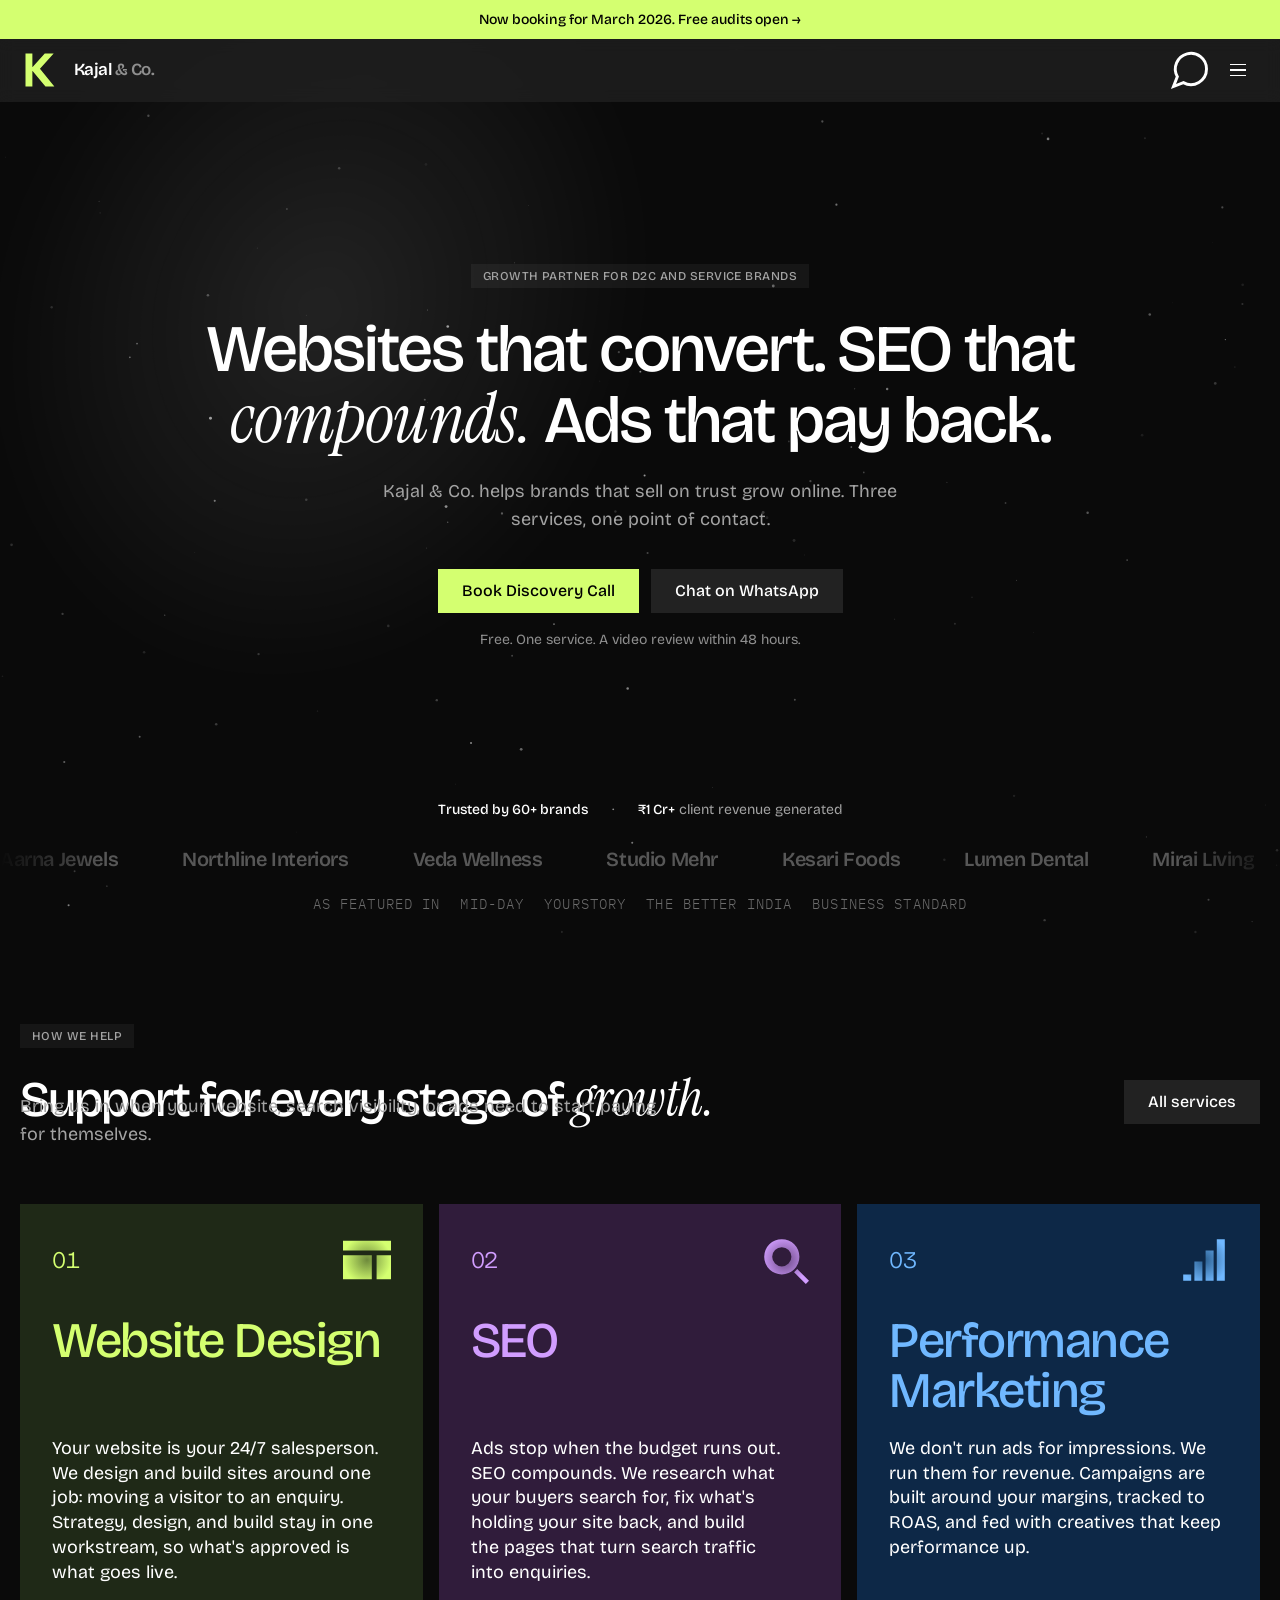
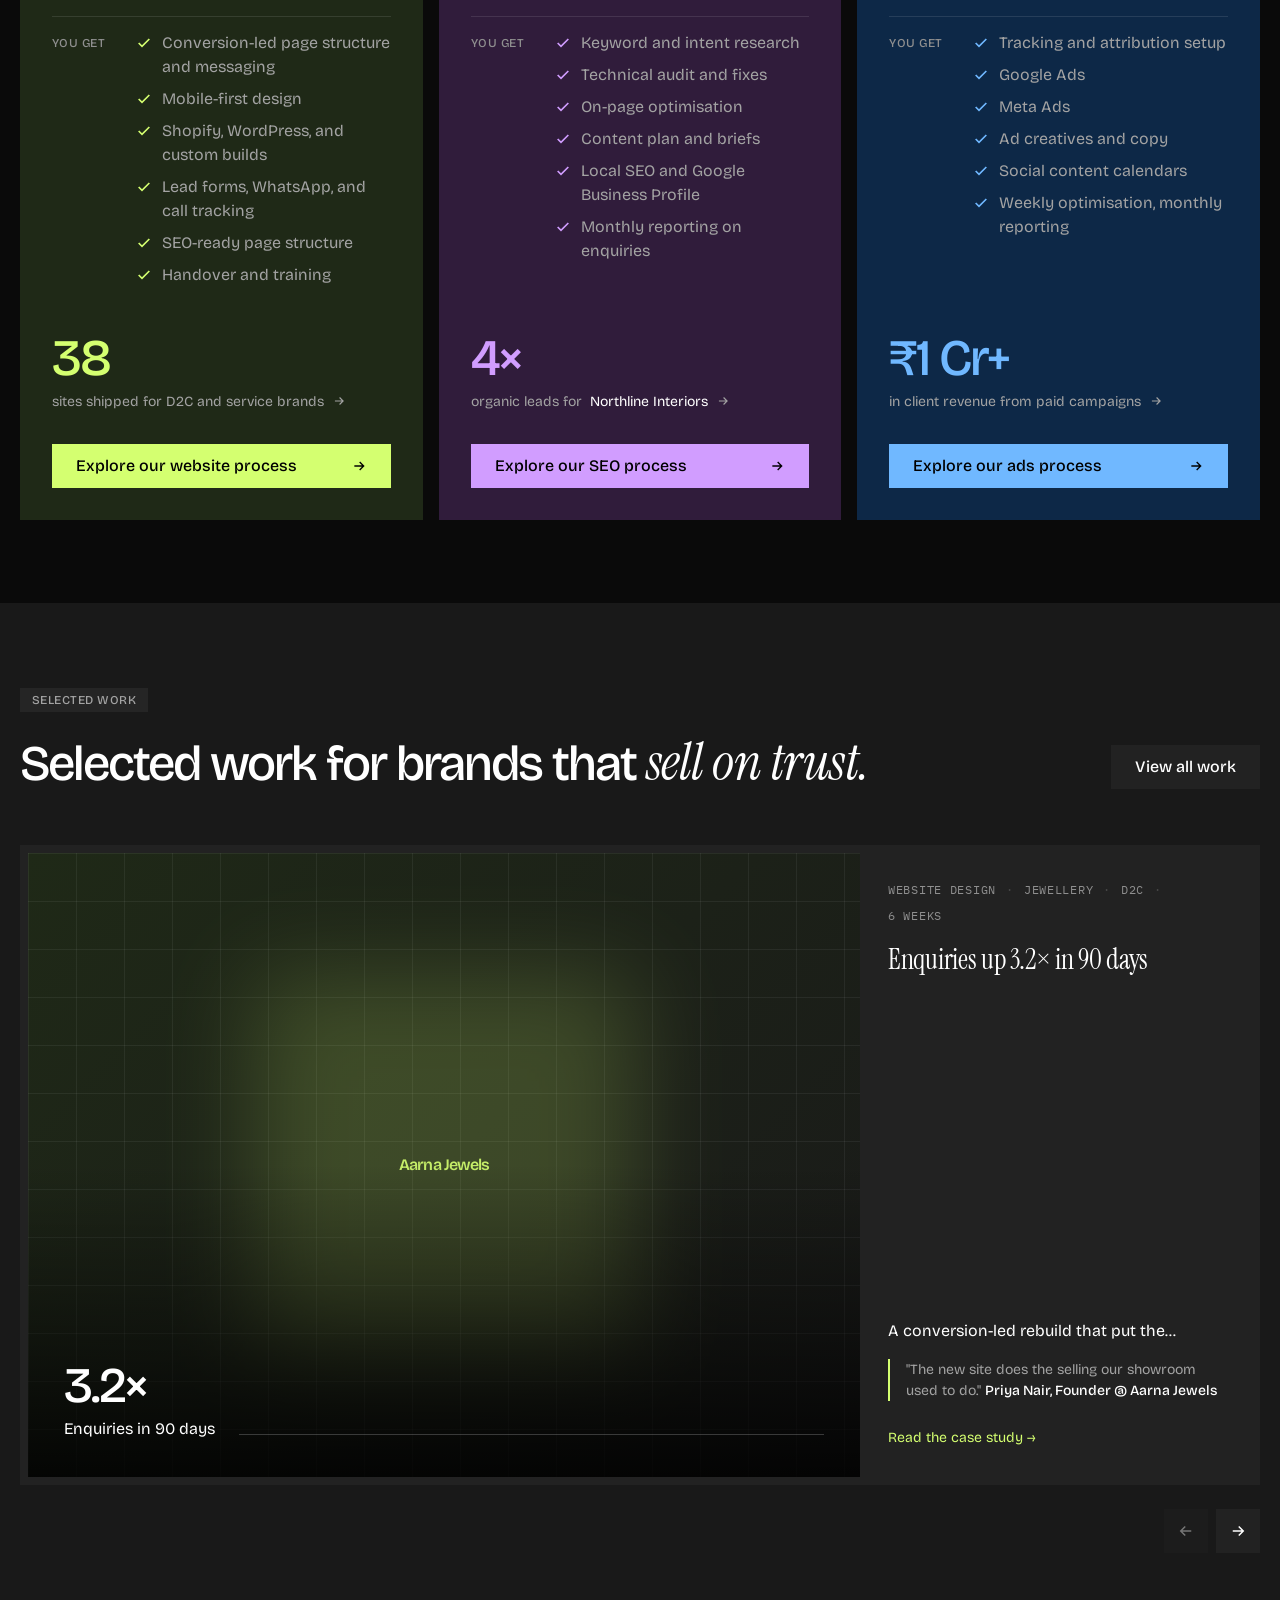
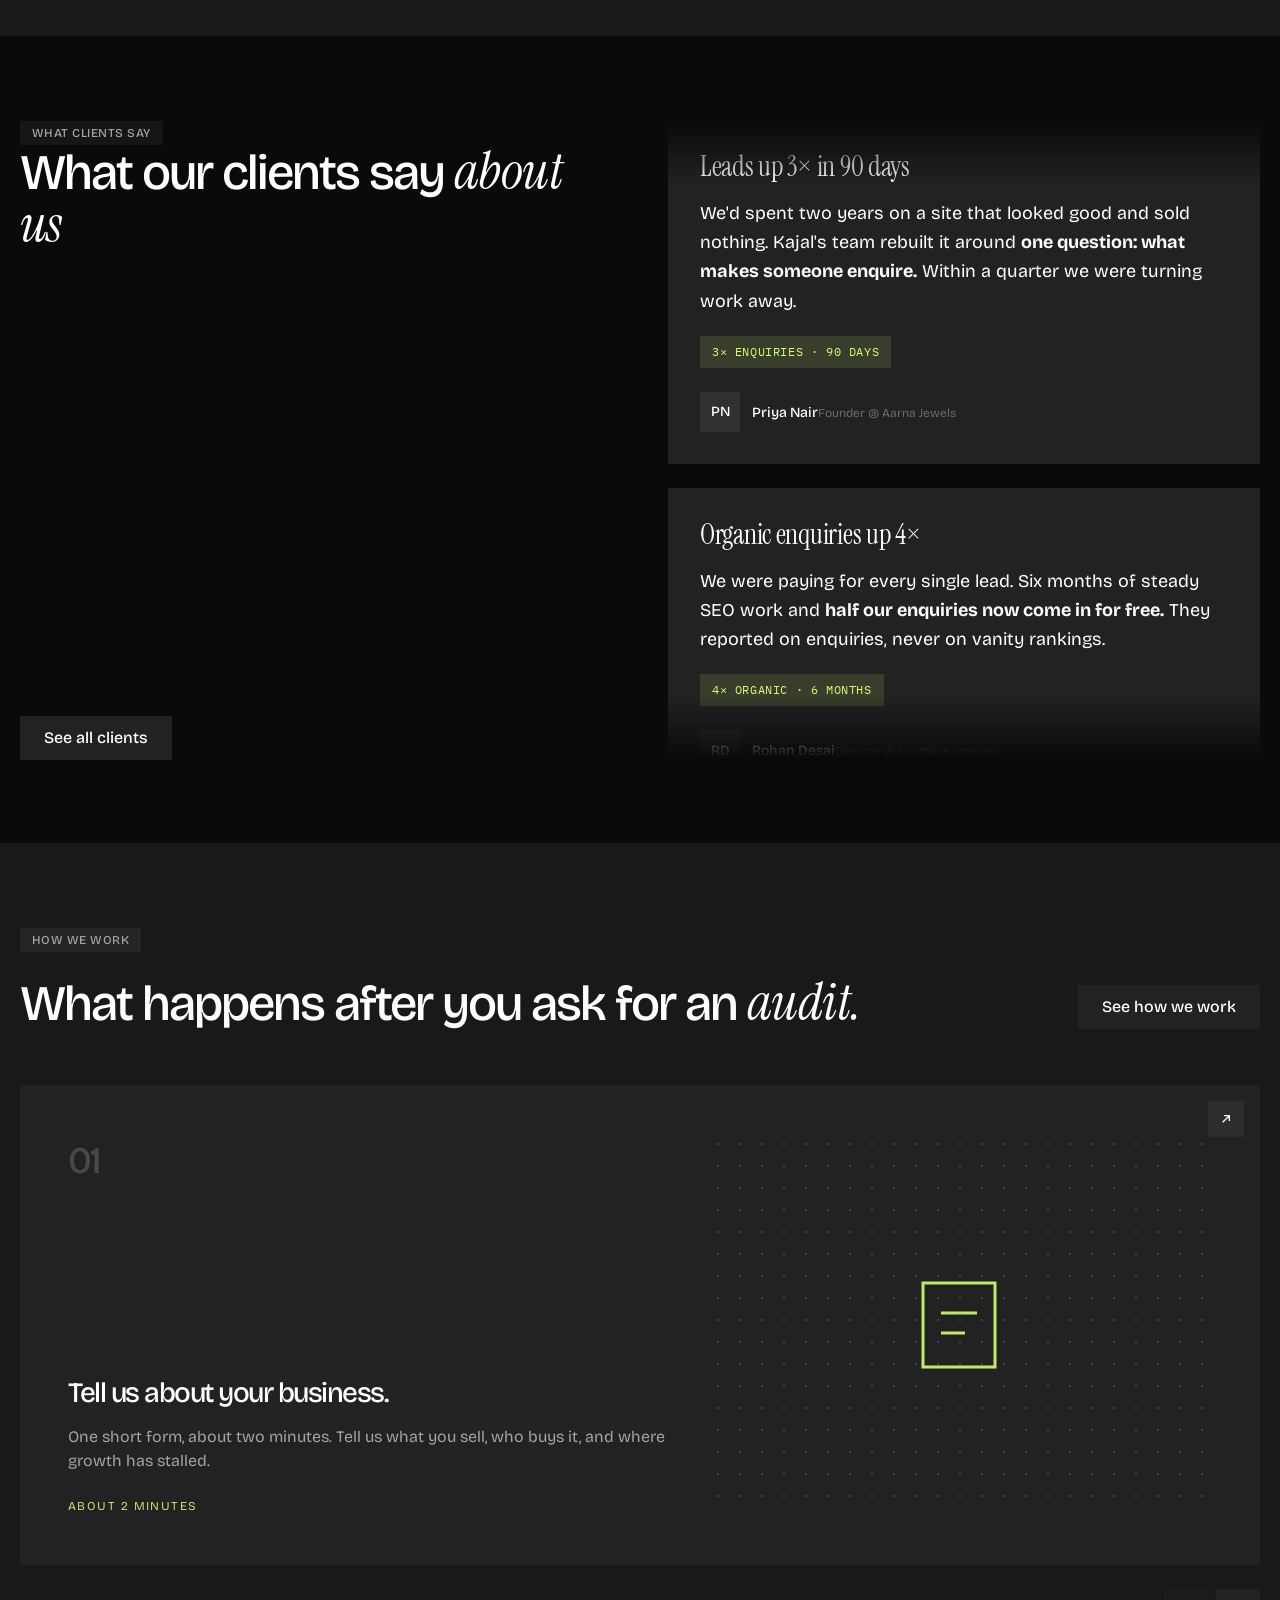
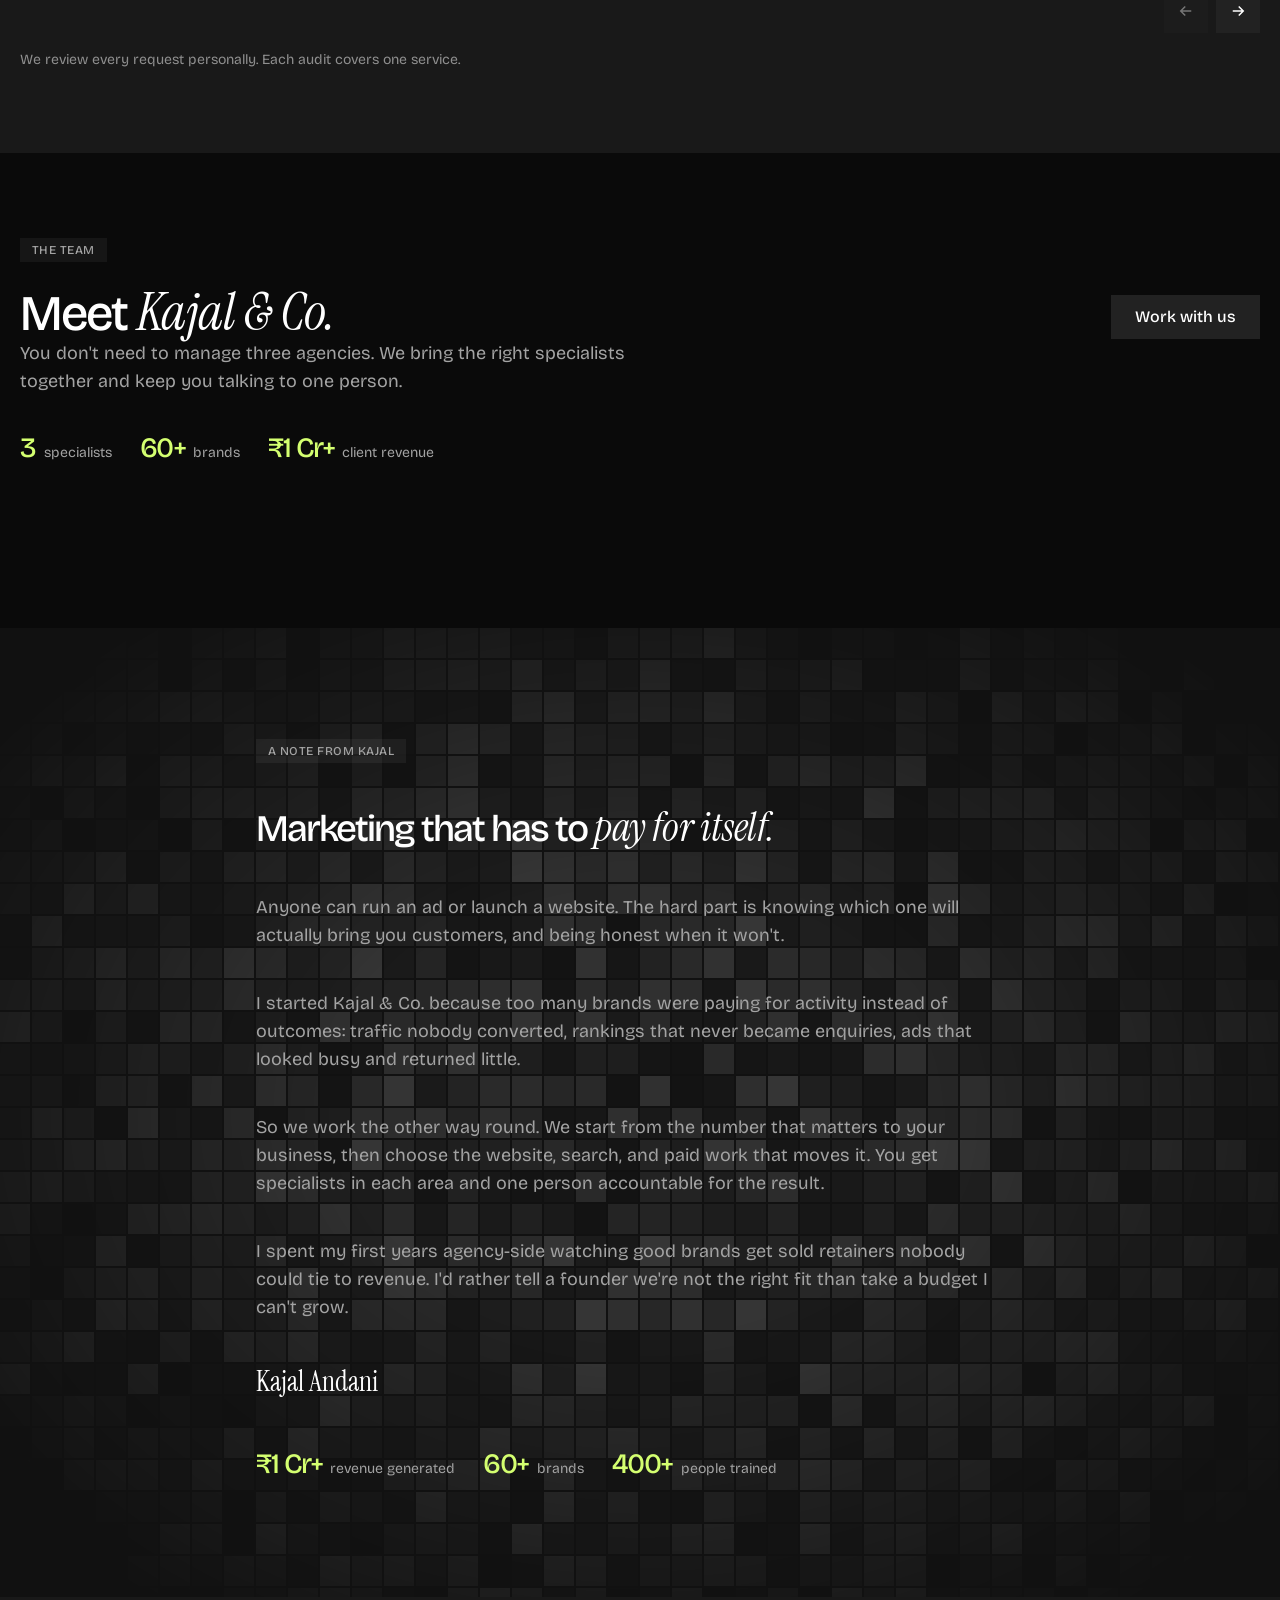
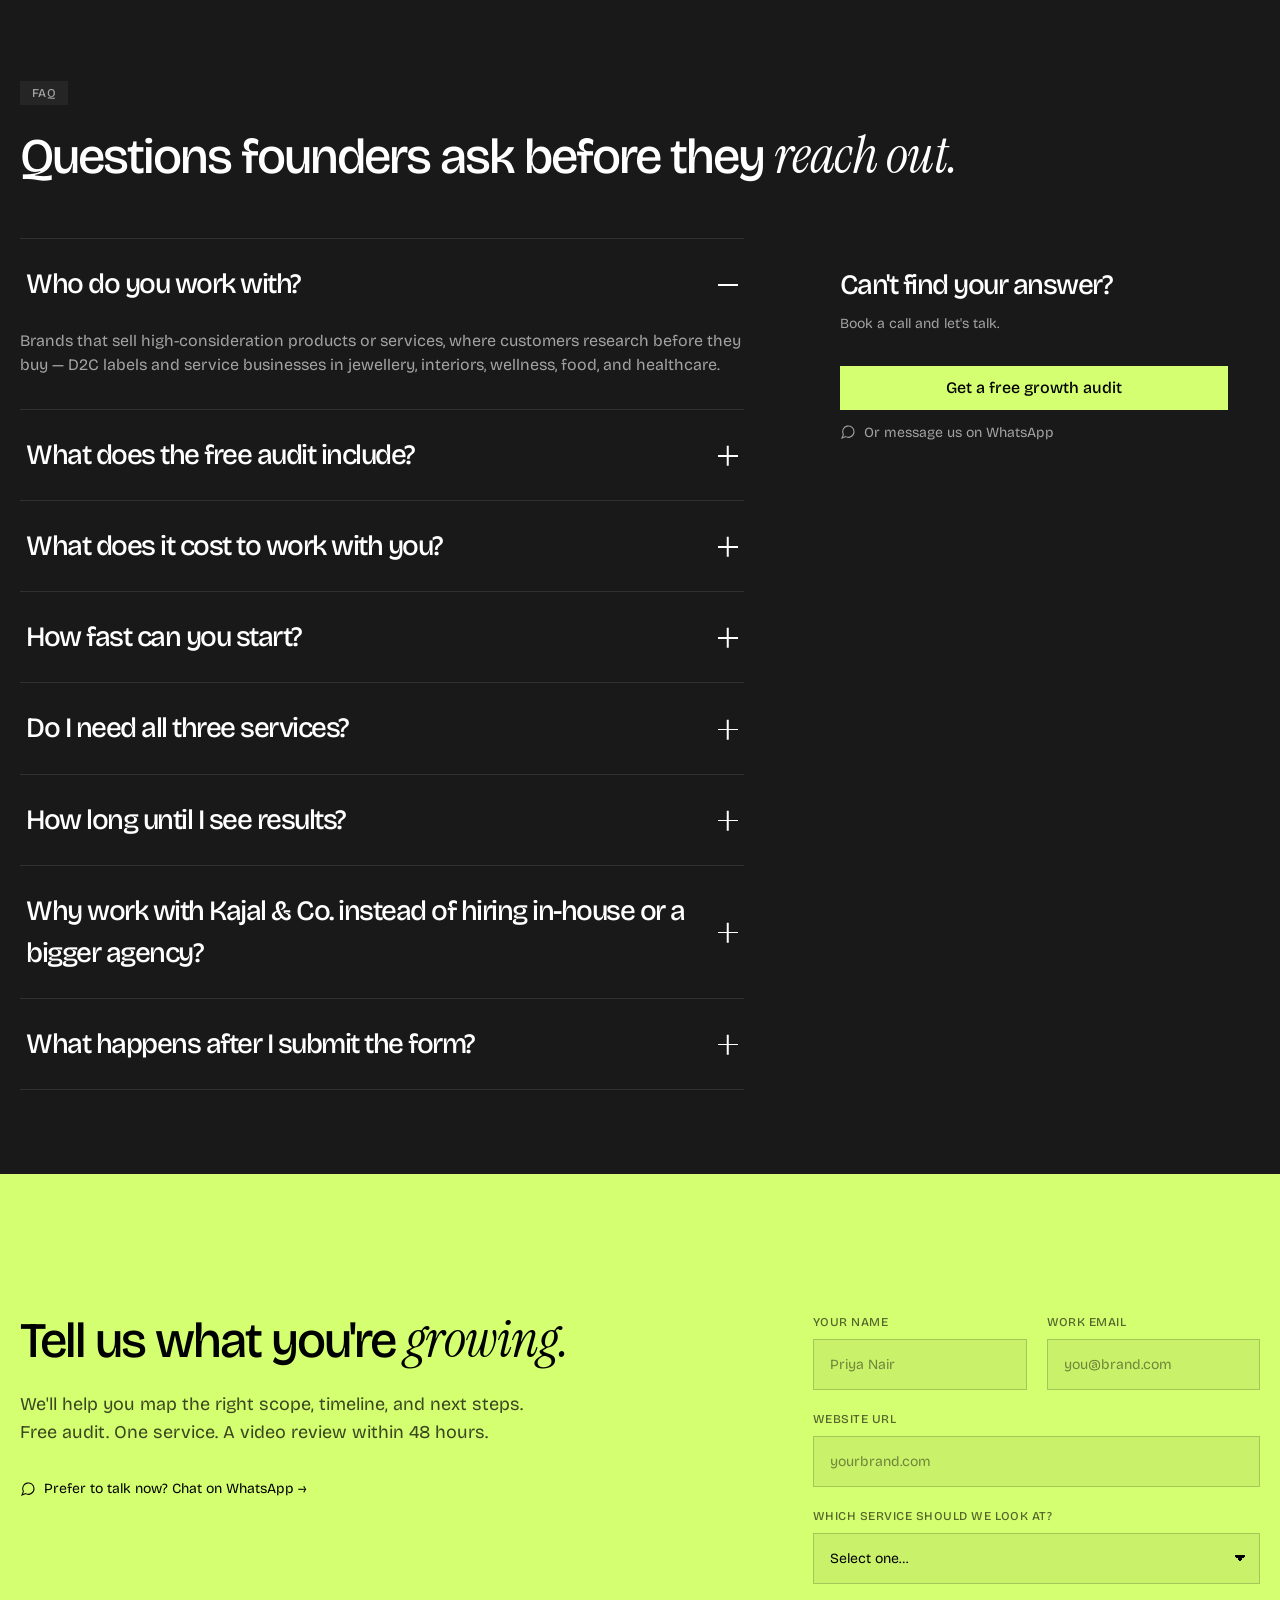
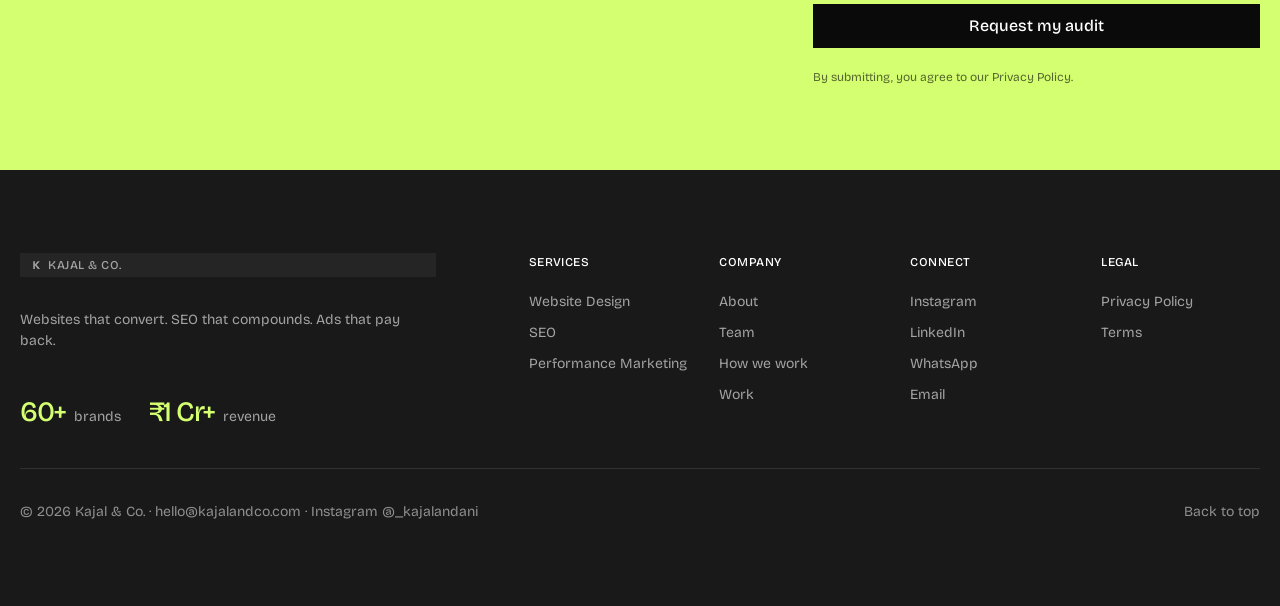
==== commit 833c7ca5: "Add noindex to all pages for the public preview build The repo is going public so GitHub Pages can s" ====
--- a/index.html
+++ b/index.html
@@ -3,6 +3,8 @@
 <head>
 <meta charset="utf-8">
 <meta name="viewport" content="width=device-width, initial-scale=1">
+<!-- Preview build: placeholder client data. Remove before the real launch. -->
+<meta name="robots" content="noindex, nofollow">
 <title>Kajal &amp; Co. | Website Design, SEO &amp; Performance Marketing</title>
 <meta name="description" content="Websites that convert, SEO that compounds, and ads that pay back. Book Discovery Call with Kajal &amp; Co.">
 <link rel="preconnect" href="https://fonts.googleapis.com">
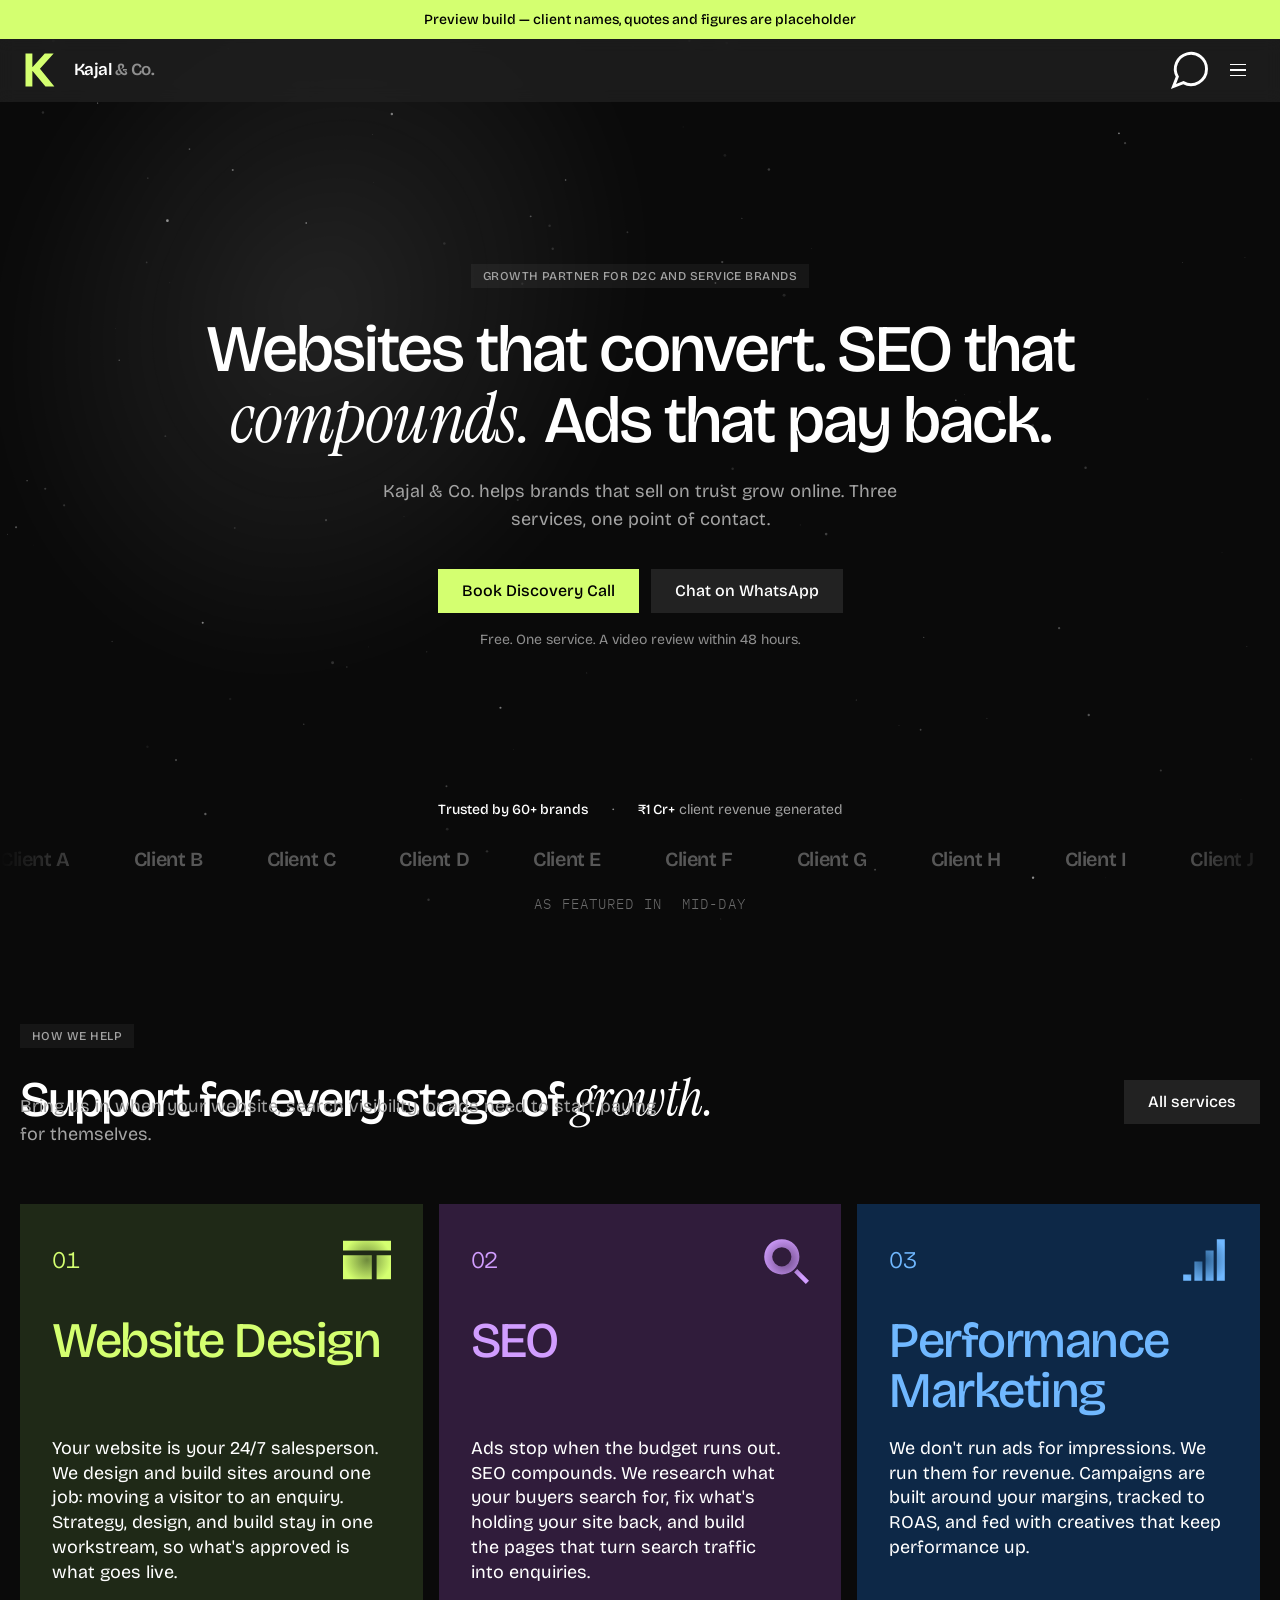
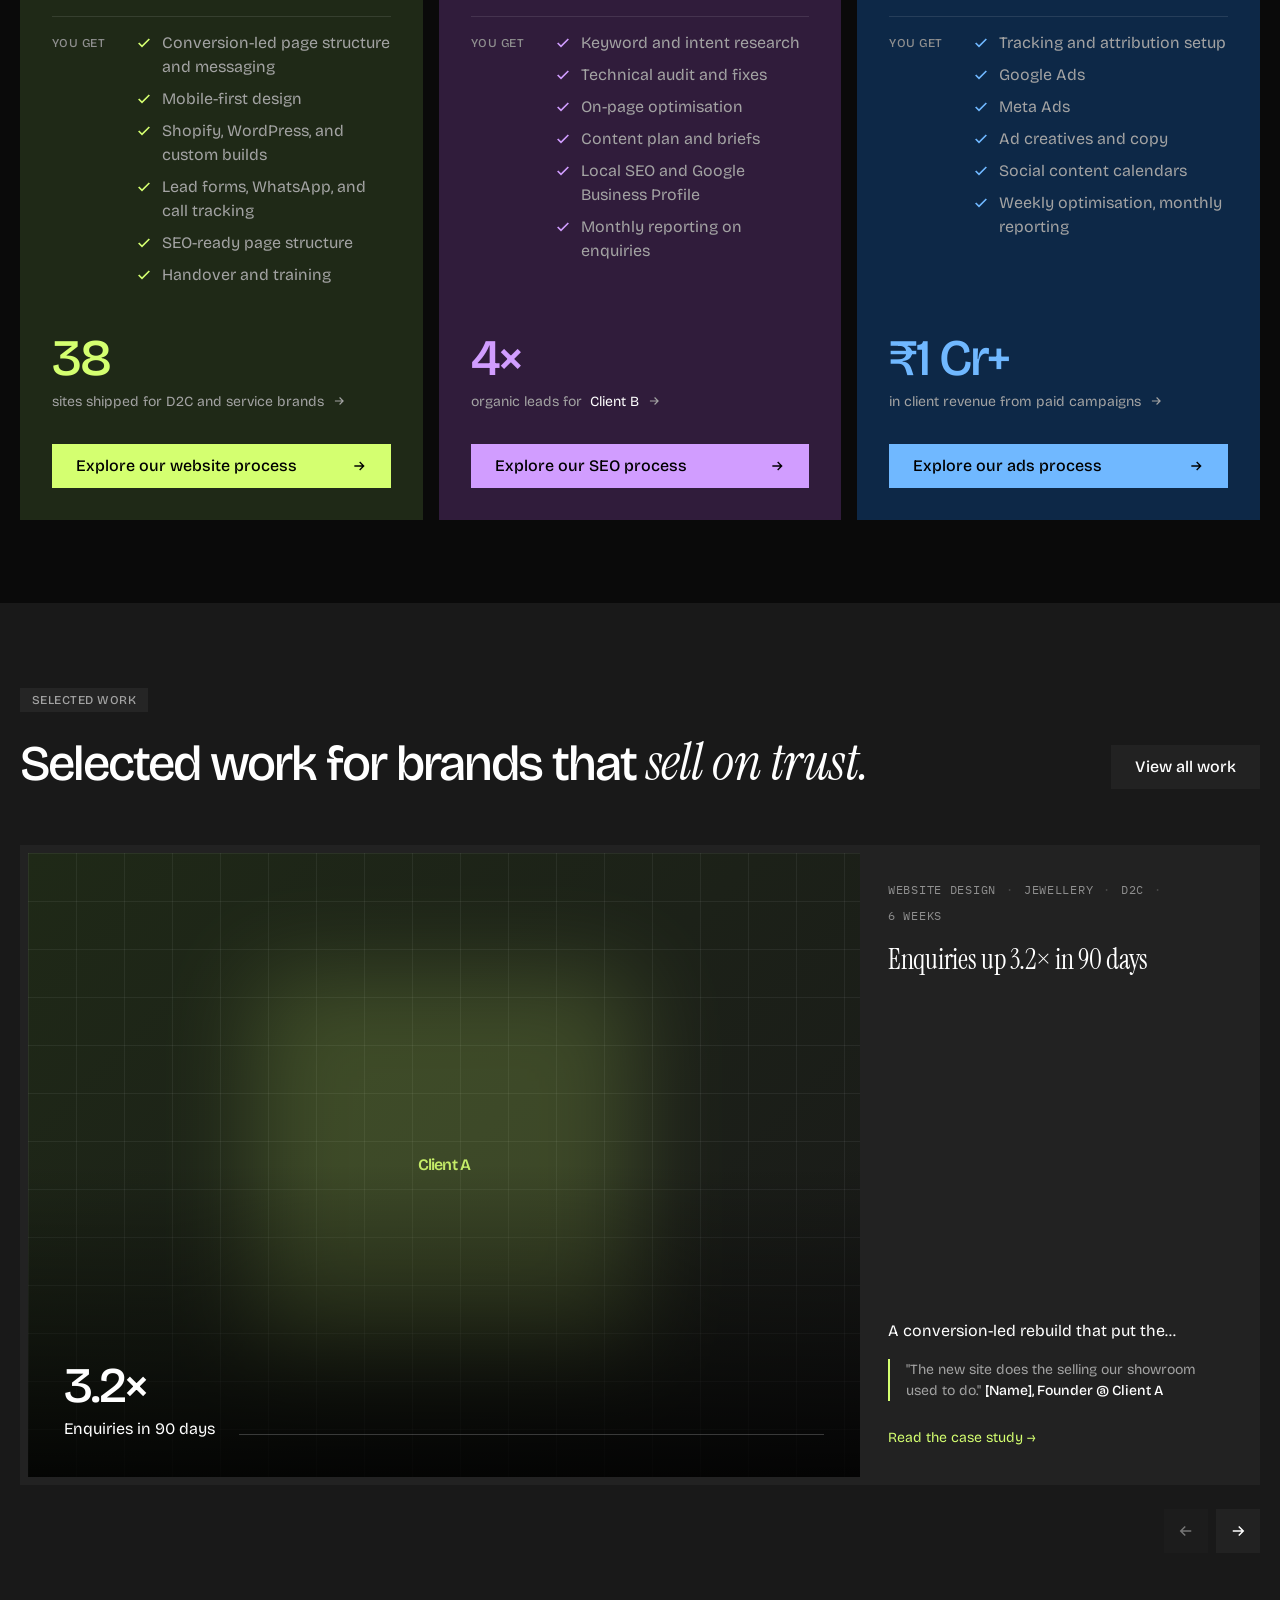
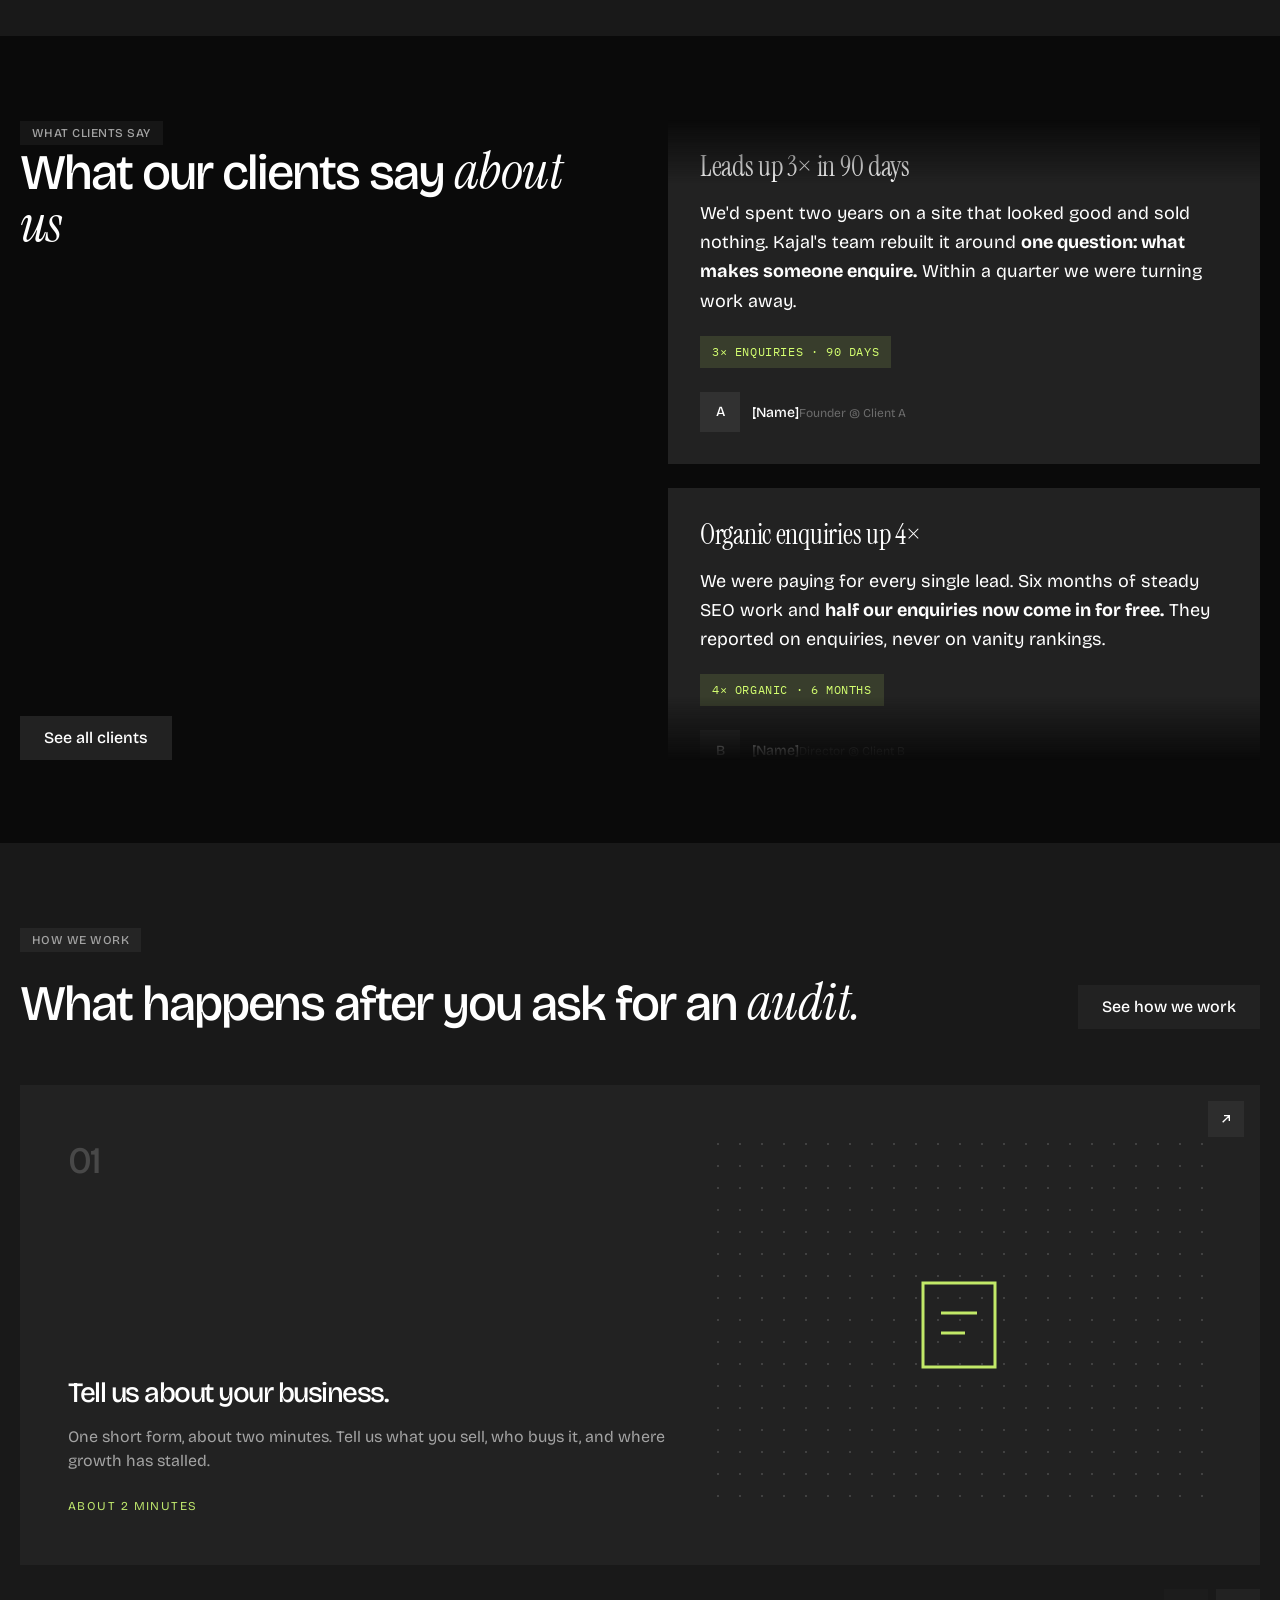
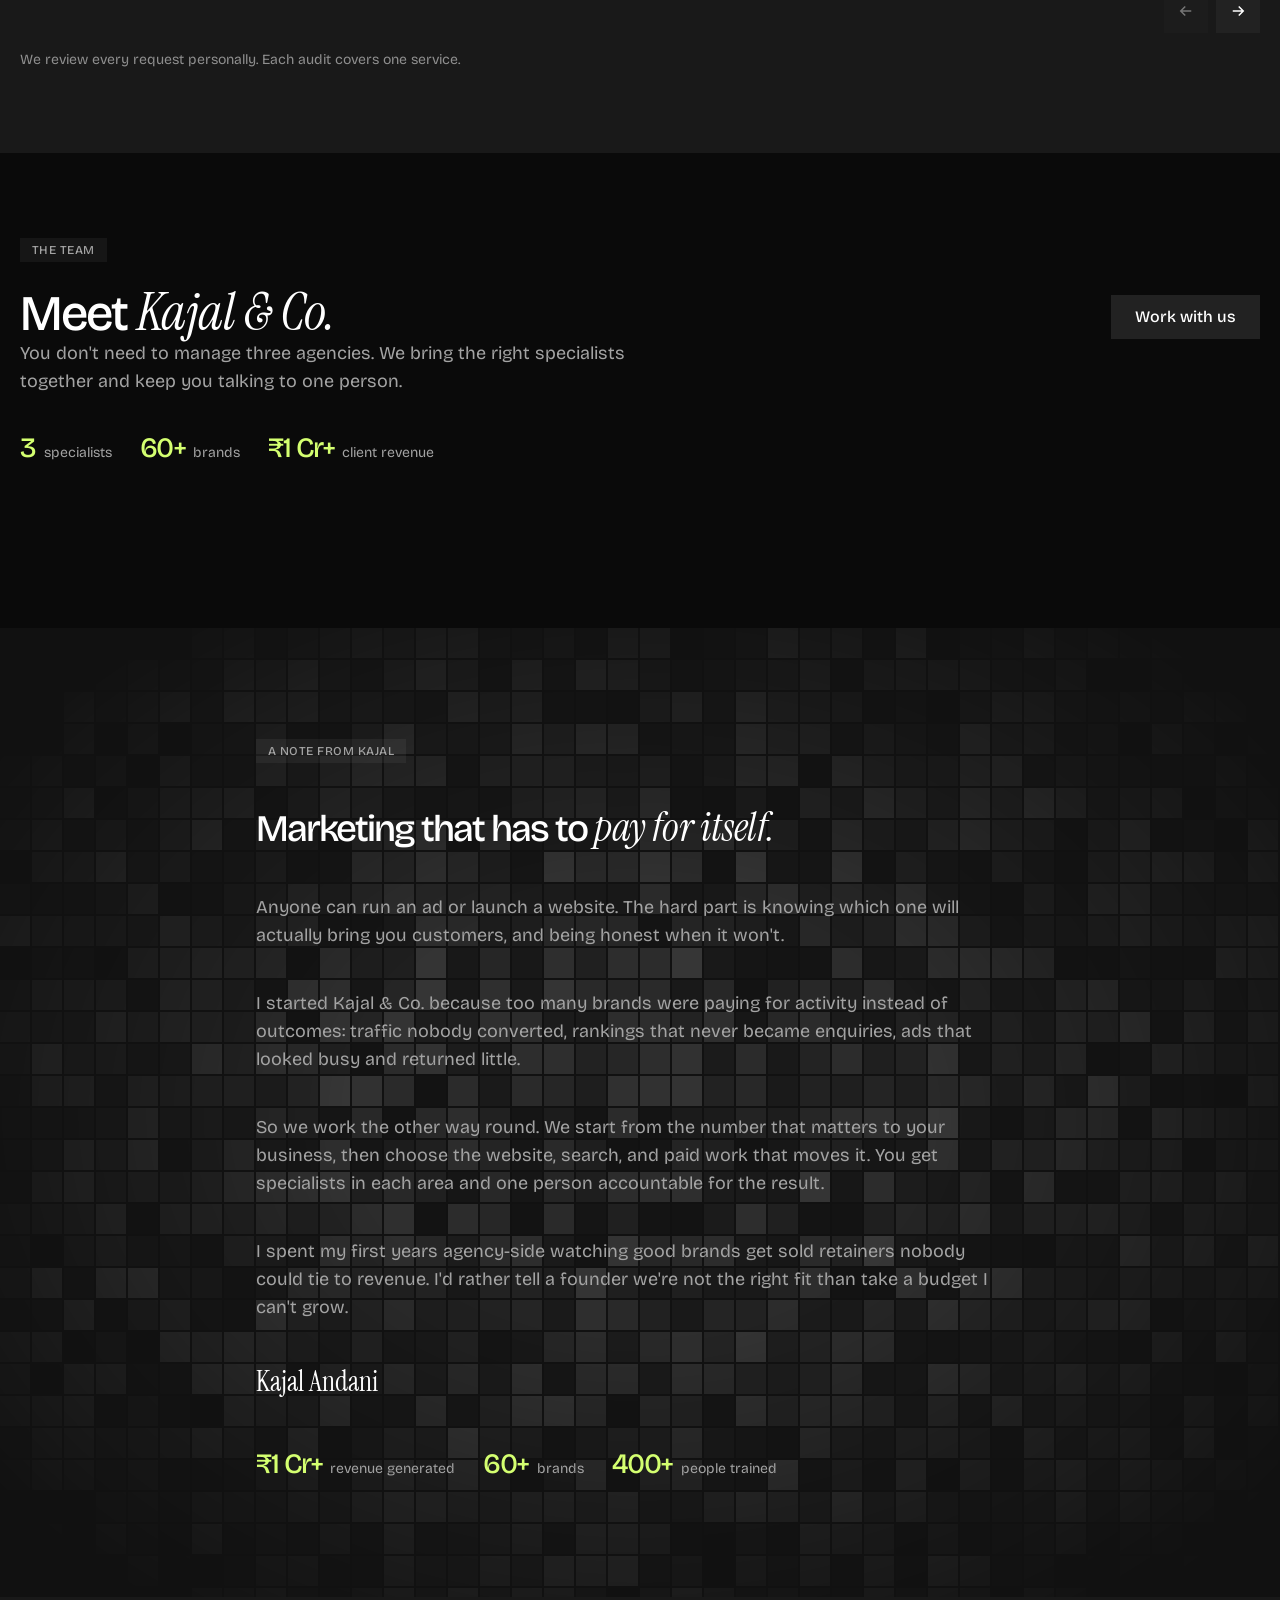
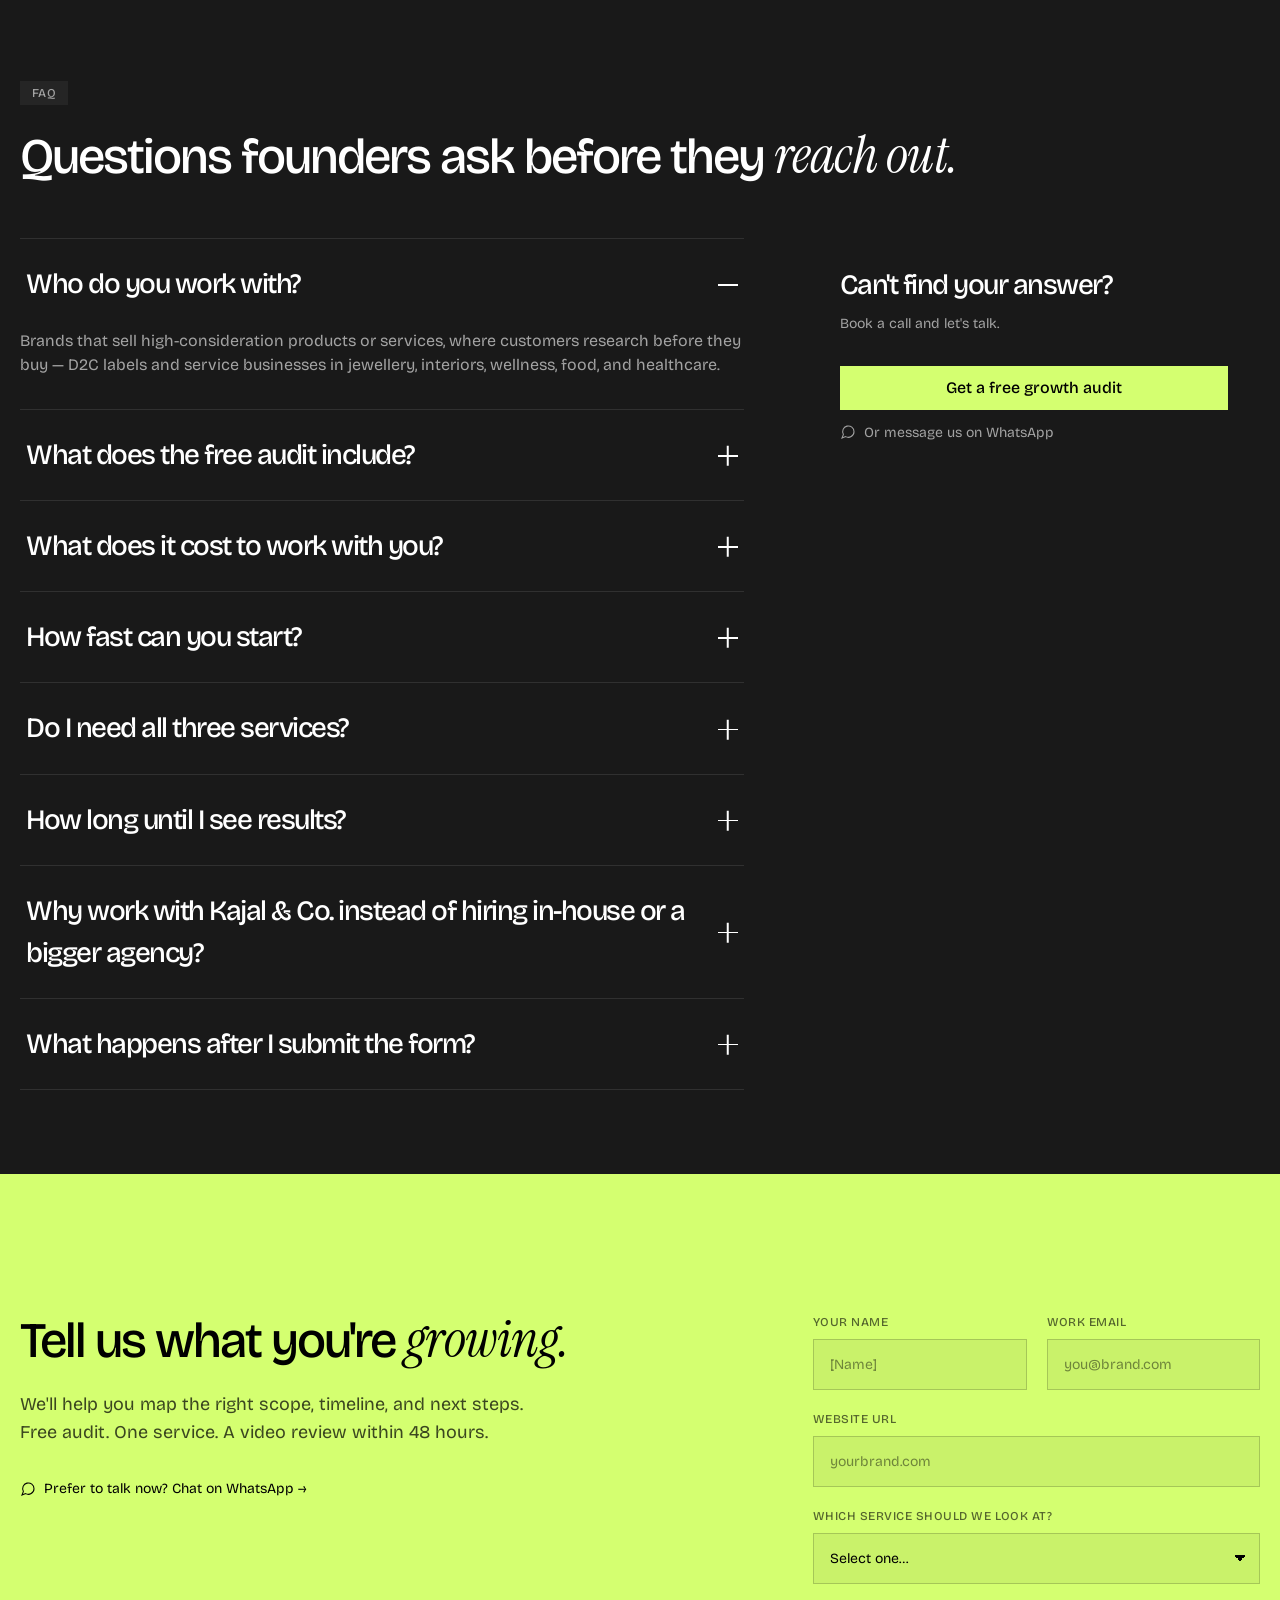
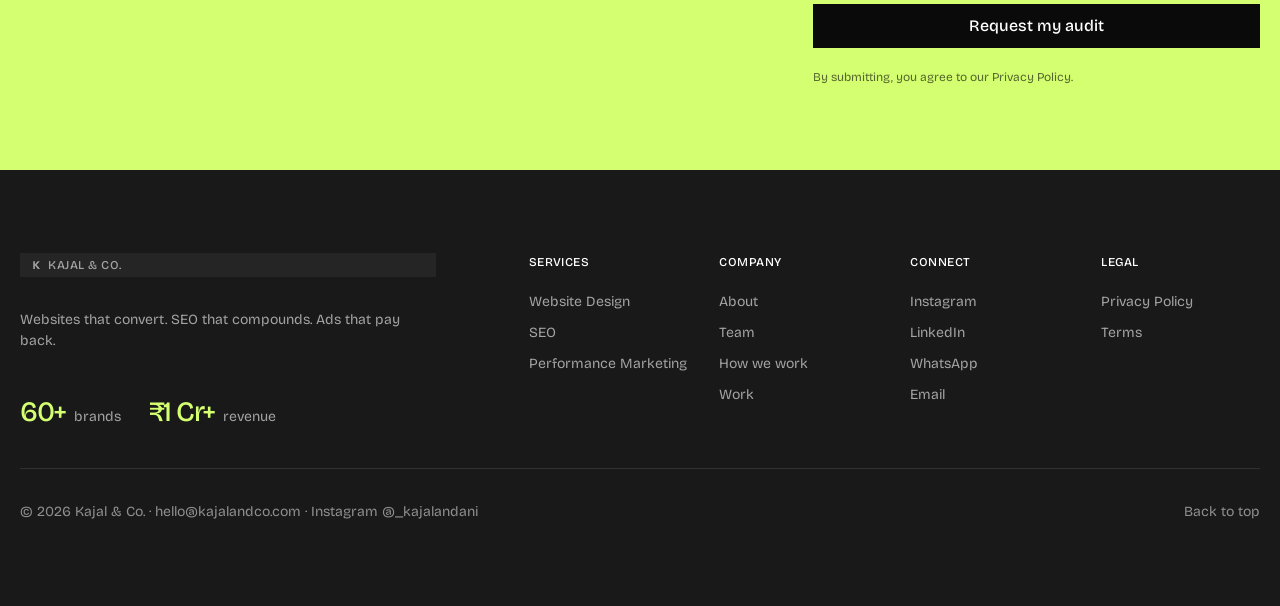
==== commit 80c9eb6c: "Replace invented client data with neutral placeholders The preview site is public, so nothing on it " ====
--- a/index.html
+++ b/index.html
@@ -14,7 +14,7 @@
 <body class="has-announce">
 
 <div class="announce">
-  <a href="contact.html">Now booking for March 2026. Free audits open &rarr;</a>
+  <a href="contact.html">Preview build &mdash; client names, quotes and figures are placeholder</a>
 </div>
 
 <header class="header">
@@ -84,17 +84,17 @@
       </div>
       <div class="marquee" style="--speed:52s">
         <div class="marquee__track"><div class="marquee__group">
-          <span class="logo-item">Aarna Jewels</span><span class="logo-item">Northline Interiors</span>
-          <span class="logo-item">Veda Wellness</span><span class="logo-item">Studio Mehr</span>
-          <span class="logo-item">Kesari Foods</span><span class="logo-item">Lumen Dental</span>
-          <span class="logo-item">Mirai Living</span><span class="logo-item">Saanjh Textiles</span>
-          <span class="logo-item">Orbit Fitness</span><span class="logo-item">Paloma Skincare</span>
+          <span class="logo-item">Client A</span><span class="logo-item">Client B</span>
+          <span class="logo-item">Client C</span><span class="logo-item">Client D</span>
+          <span class="logo-item">Client E</span><span class="logo-item">Client F</span>
+          <span class="logo-item">Client G</span><span class="logo-item">Client H</span>
+          <span class="logo-item">Client I</span><span class="logo-item">Client J</span>
         </div></div>
       </div>
       <div class="container" style="margin-top:20px">
         <p class="presslist">
-          <span>As featured in</span><span>Mid-Day</span><span>YourStory</span>
-          <span>The Better India</span><span>Business Standard</span>
+          <span>As featured in</span><span>Mid-Day</span>
+          
         </p>
       </div>
     </div>
@@ -169,7 +169,7 @@
           </dl>
           <a href="portfolio.html" class="proof">
             <span class="proof__num">4&times;</span>
-            <span class="proof__cap">organic leads for <b>Northline Interiors</b><svg viewBox="0 0 24 24" fill="none" stroke="currentColor" stroke-width="2"><path d="M5 12h14M13 6l6 6-6 6"/></svg></span>
+            <span class="proof__cap">organic leads for <b>Client B</b><svg viewBox="0 0 24 24" fill="none" stroke="currentColor" stroke-width="2"><path d="M5 12h14M13 6l6 6-6 6"/></svg></span>
           </a>
           <div class="track__cta">
             <a href="services.html#seo" class="btn btn--accent btn--block" style="--accent:var(--purple-11)">Explore our SEO process<svg viewBox="0 0 24 24" fill="none" stroke="currentColor" stroke-width="2"><path d="M5 12h14M13 6l6 6-6 6"/></svg></a>
@@ -225,7 +225,7 @@
 
         <article class="project" style="--p-accent:var(--lime);--p-tint:var(--brand-3)">
           <a href="portfolio.html" class="project__media">
-            <span class="project__art"><span class="project__glyph">Aarna Jewels</span></span>
+            <span class="project__art"><span class="project__glyph">Client A</span></span>
             <span class="project__scrim"></span>
             <span class="project__overlay">
               <span class="project__metric"><p>3.2&times;</p><p>Enquiries in 90 days</p></span>
@@ -239,7 +239,7 @@
             </div>
             <div>
               <p class="project__desc">A conversion-led rebuild that put the enquiry form on every path a buyer takes.</p>
-              <p class="inlinequote">"The new site does the selling our showroom used to do." <b>Priya Nair, Founder @ Aarna Jewels</b></p>
+              <p class="inlinequote">"The new site does the selling our showroom used to do." <b>[Name], Founder @ Client A</b></p>
               <p class="mt-6"><a href="portfolio.html" class="wa" style="color:var(--lime)">Read the case study &rarr;</a></p>
             </div>
           </div>
@@ -247,7 +247,7 @@
 
         <article class="project" style="--p-accent:var(--purple-11);--p-tint:var(--purple-3)">
           <a href="portfolio.html" class="project__media">
-            <span class="project__art"><span class="project__glyph">Northline</span></span>
+            <span class="project__art"><span class="project__glyph">Client B</span></span>
             <span class="project__scrim"></span>
             <span class="project__overlay">
               <span class="project__metric"><p>4&times;</p><p>Organic enquiries</p></span>
@@ -261,7 +261,7 @@
             </div>
             <div>
               <p class="project__desc">Technical fixes plus 18 intent-matched pages took them from invisible to page one.</p>
-              <p class="inlinequote">"We stopped buying every lead we get." <b>Rohan Desai, Director @ Northline Interiors</b></p>
+              <p class="inlinequote">"We stopped buying every lead we get." <b>[Name], Director @ Client B</b></p>
               <p class="mt-6"><a href="portfolio.html" class="wa" style="color:var(--purple-11)">Read the case study &rarr;</a></p>
             </div>
           </div>
@@ -269,7 +269,7 @@
 
         <article class="project" style="--p-accent:var(--blue-11);--p-tint:var(--blue-3)">
           <a href="portfolio.html" class="project__media">
-            <span class="project__art"><span class="project__glyph">Veda Wellness</span></span>
+            <span class="project__art"><span class="project__glyph">Client C</span></span>
             <span class="project__scrim"></span>
             <span class="project__overlay">
               <span class="project__metric"><p>4.1&times;</p><p>Blended ROAS</p></span>
@@ -283,7 +283,7 @@
             </div>
             <div>
               <p class="project__desc">Tracking rebuilt first, then Google and Meta scaled against a margin-safe target.</p>
-              <p class="inlinequote">"For the first time the numbers actually reconcile." <b>Sneha Kulkarni, Co-Founder @ Veda Wellness</b></p>
+              <p class="inlinequote">"For the first time the numbers actually reconcile." <b>[Name], Co-Founder @ Client C</b></p>
               <p class="mt-6"><a href="portfolio.html" class="wa" style="color:var(--blue-11)">Read the case study &rarr;</a></p>
             </div>
           </div>
@@ -317,28 +317,28 @@
               <p class="quote__outcome">Leads up 3&times; in 90 days</p>
               <blockquote>We'd spent two years on a site that looked good and sold nothing. Kajal's team rebuilt it around <b>one question: what makes someone enquire.</b> Within a quarter we were turning work away.</blockquote>
               <span class="result-badge">3&times; enquiries &middot; 90 days</span>
-              <figcaption><span class="quote__avatar">PN</span><span><span class="quote__name">Priya Nair</span><span class="quote__role">Founder @ Aarna Jewels</span></span></figcaption>
+              <figcaption><span class="quote__avatar">A</span><span><span class="quote__name">[Name]</span><span class="quote__role">Founder @ Client A</span></span></figcaption>
             </figure>
 
             <figure class="quote">
               <p class="quote__outcome">Organic enquiries up 4&times;</p>
               <blockquote>We were paying for every single lead. Six months of steady SEO work and <b>half our enquiries now come in for free.</b> They reported on enquiries, never on vanity rankings.</blockquote>
               <span class="result-badge">4&times; organic &middot; 6 months</span>
-              <figcaption><span class="quote__avatar">RD</span><span><span class="quote__name">Rohan Desai</span><span class="quote__role">Director @ Northline Interiors</span></span></figcaption>
+              <figcaption><span class="quote__avatar">B</span><span><span class="quote__name">[Name]</span><span class="quote__role">Director @ Client B</span></span></figcaption>
             </figure>
 
             <figure class="quote">
               <p class="quote__outcome">&#8377;42L at 4.1&times; ROAS</p>
               <blockquote>They refused to spend a rupee until tracking was right, which was annoying for a week and <b>correct for the next nine months.</b> I finally trust the numbers in my own dashboard.</blockquote>
               <span class="result-badge">4.1&times; ROAS &middot; 9 months</span>
-              <figcaption><span class="quote__avatar">SK</span><span><span class="quote__name">Sneha Kulkarni</span><span class="quote__role">Co-Founder @ Veda Wellness</span></span></figcaption>
+              <figcaption><span class="quote__avatar">C</span><span><span class="quote__name">[Name]</span><span class="quote__role">Co-Founder @ Client C</span></span></figcaption>
             </figure>
 
             <figure class="quote">
               <p class="quote__outcome">Cost per order down 46%</p>
               <blockquote>Same budget, nearly double the orders. The difference was <b>creative that got tested properly</b> instead of being set once and left alone.</blockquote>
               <span class="result-badge">&minus;46% CPO &middot; 12 months</span>
-              <figcaption><span class="quote__avatar">AK</span><span><span class="quote__name">Aditya Kamat</span><span class="quote__role">Founder @ Kesari Foods</span></span></figcaption>
+              <figcaption><span class="quote__avatar">E</span><span><span class="quote__name">[Name]</span><span class="quote__role">Founder @ Client E</span></span></figcaption>
             </figure>
 
           </div></div>
@@ -572,7 +572,7 @@
 
         <form class="form reveal" data-delay="120" data-demo-form novalidate>
           <div class="form__row form__row--2">
-            <div class="field"><label for="h-name">Your name</label><input class="input" id="h-name" type="text" placeholder="Priya Nair" required></div>
+            <div class="field"><label for="h-name">Your name</label><input class="input" id="h-name" type="text" placeholder="[Name]" required></div>
             <div class="field"><label for="h-email">Work email</label><input class="input" id="h-email" type="email" placeholder="you@brand.com" required></div>
           </div>
           <div class="field"><label for="h-url">Website URL</label><input class="input" id="h-url" type="url" placeholder="yourbrand.com"></div>
